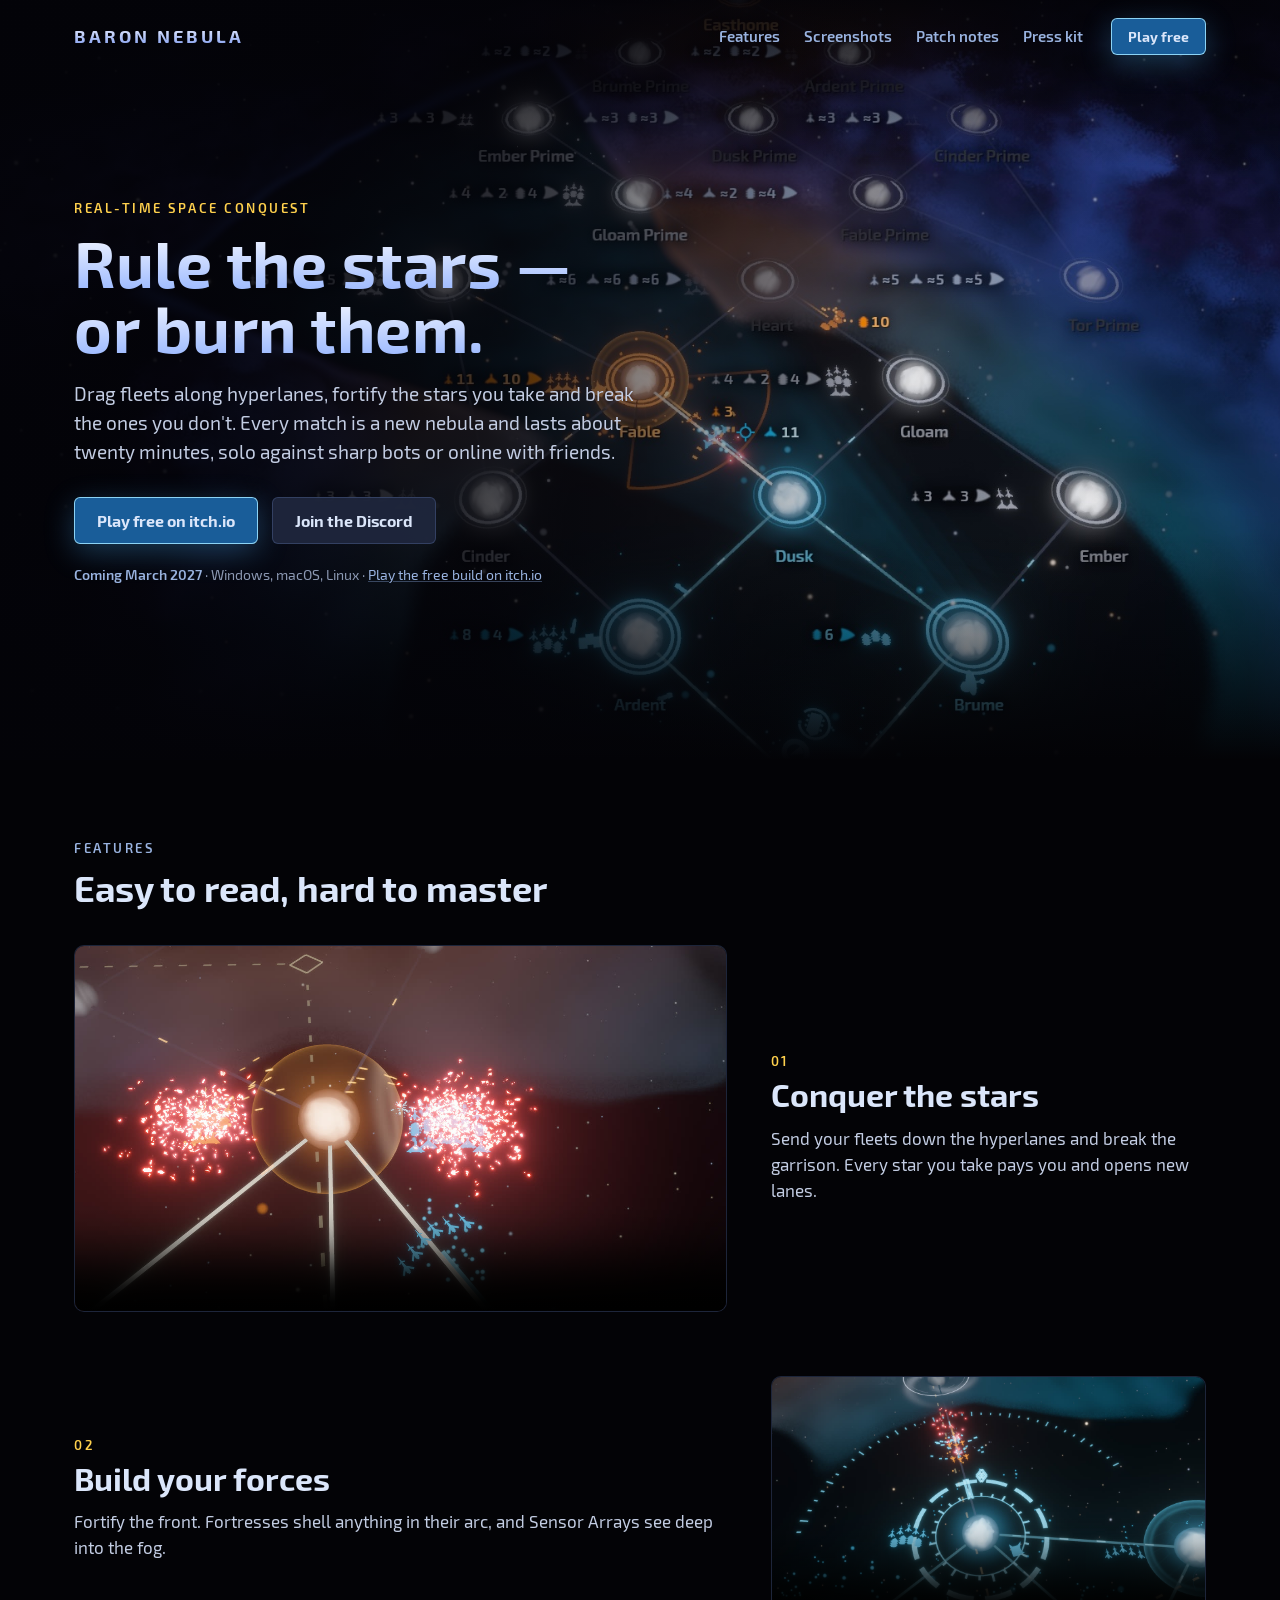
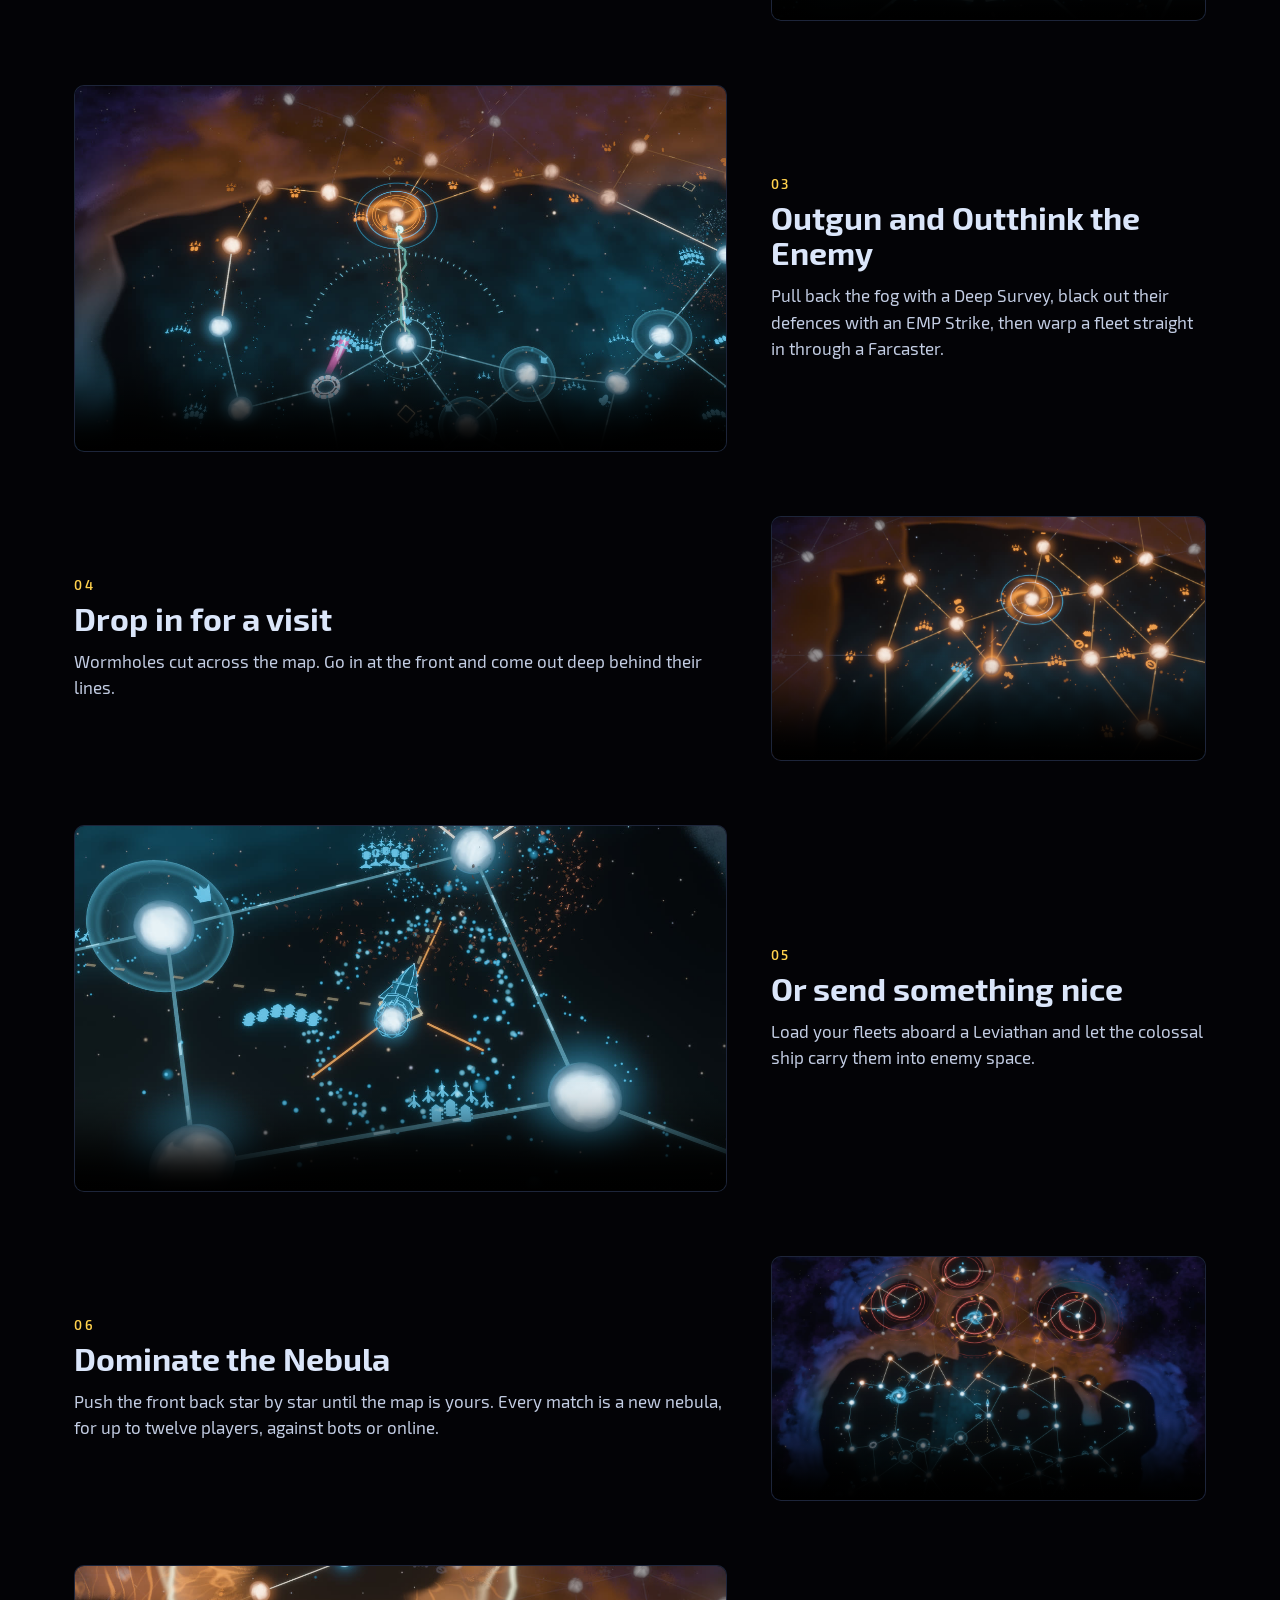
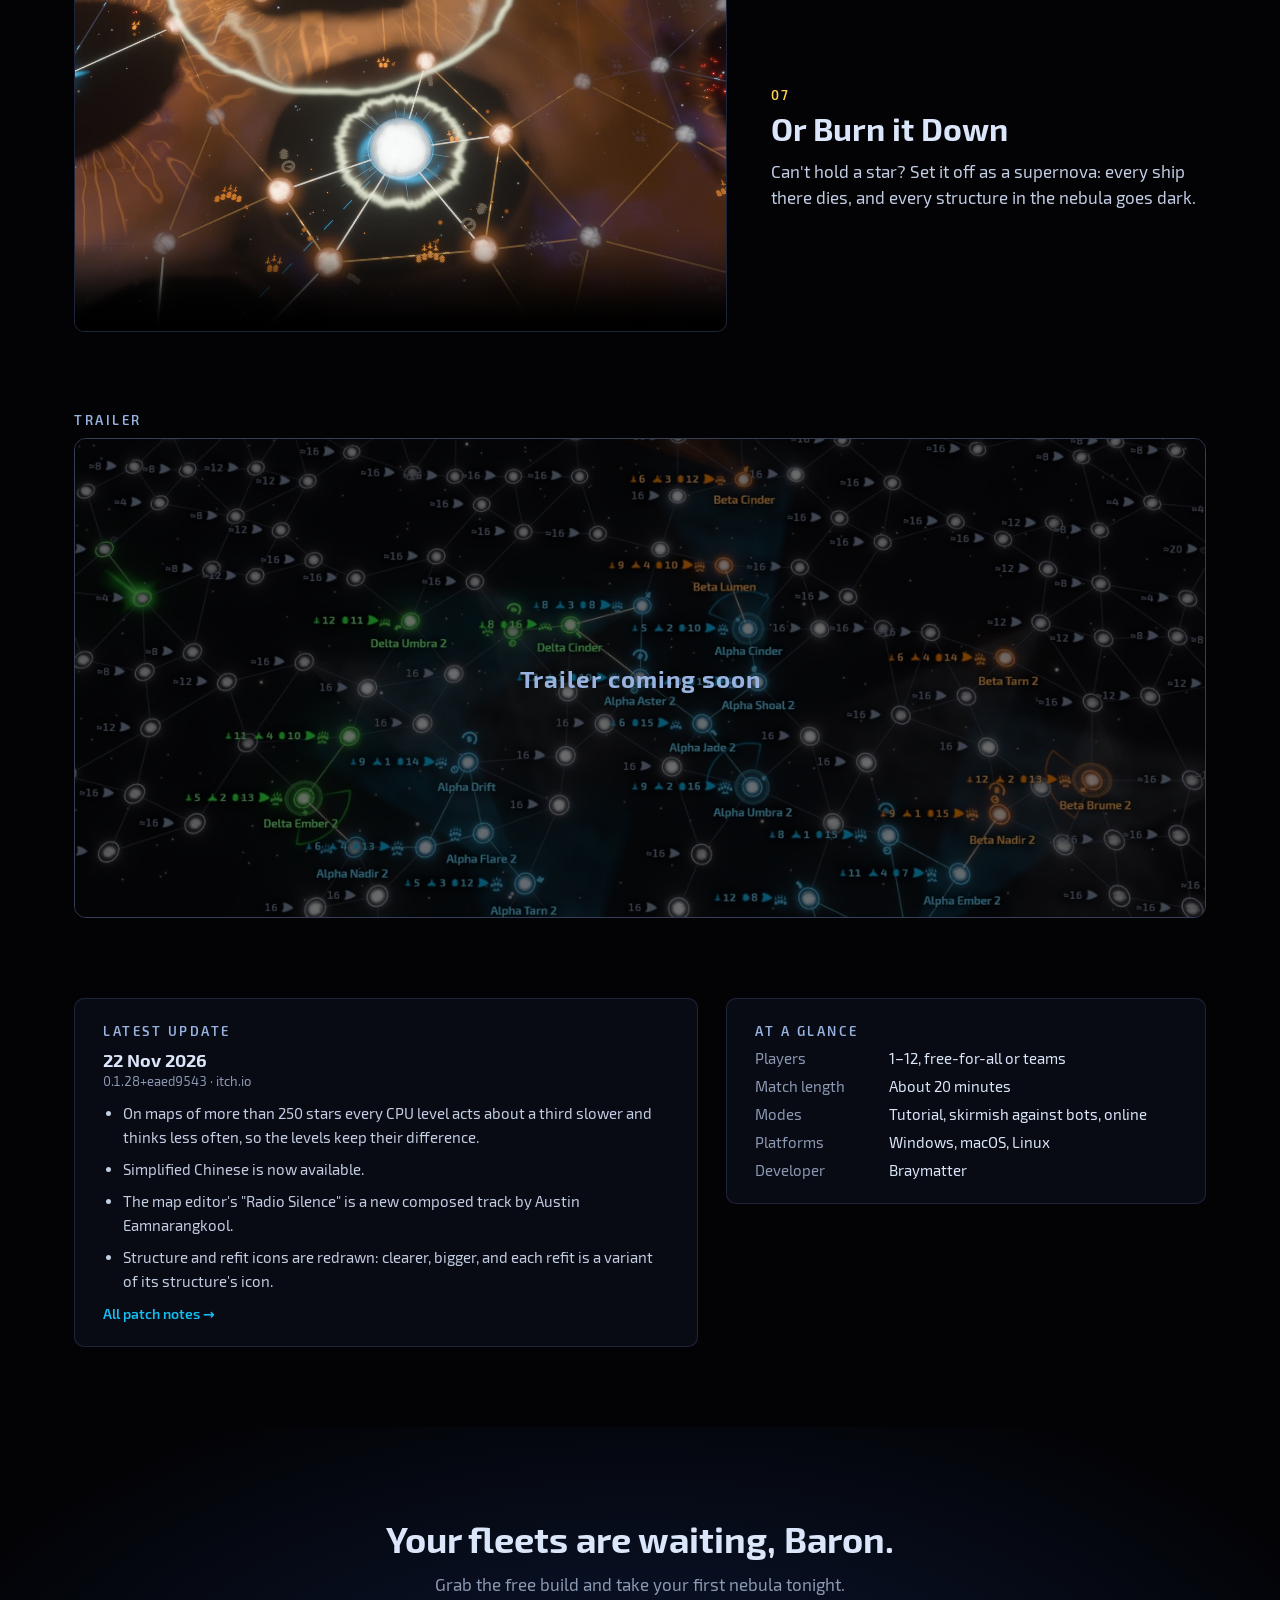
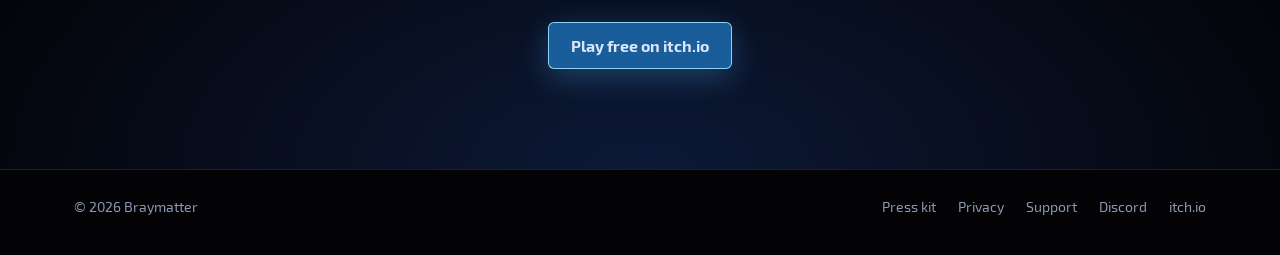
==== index.html @ 9793f211 "Site from 7f8a254f" ====
<!doctype html>
<html lang="en">
<head>
<meta charset="utf-8">
<meta name="viewport" content="width=device-width, initial-scale=1">
<title>Baron Nebula: real-time space conquest</title>
<meta name="description" content="A real-time space strategy game of fleets, hyperlanes and stars, in twenty-minute matches against bots or up to eleven rivals online.">
<meta property="og:type" content="website">
<meta property="og:site_name" content="Baron Nebula">
<meta property="og:title" content="Baron Nebula: real-time space conquest">
<meta property="og:description" content="A real-time space strategy game of fleets, hyperlanes and stars, in twenty-minute matches against bots or up to eleven rivals online.">
<meta property="og:image" content="https://baron-nebula.com/media/marketing_midgame.jpg">
<meta name="twitter:card" content="summary_large_image">
<link rel="icon" type="image/png" href="favicon.png">
<link rel="stylesheet" href="palette.css">
<link rel="stylesheet" href="style.css">
</head>
<body class="page-index">
<nav class="top"><div class="wrap">
    <a class="mark" href="index.html">BARON NEBULA</a>
    <div class="links">
        <a href="index.html#features">Features</a>
        <a href="press.html#screenshots">Screenshots</a>
        <a href="patch-notes.html">Patch notes</a>
        <a href="press.html">Press kit</a>
    </div>
    <a class="btn small primary" href="https://braymatter.itch.io/baron-nebula">Play free</a>
</div></nav>

<header class="hero">
    <img src="media/marketing_midgame.jpg" alt="A match under way: fleets crossing hyperlanes between owned stars">
    <div class="wrap"><div class="copy">
        <div class="kicker">Real-time space conquest</div>
        <h1><span>Rule the stars —<br>or burn them.</span></h1>
        <p class="lede">Drag fleets along hyperlanes, fortify the stars you take and break the ones you don't. Every match is a new nebula and lasts about twenty minutes, solo against sharp bots or online with friends.</p>
        <div class="ctas">
            <a class="btn primary" href="https://braymatter.itch.io/baron-nebula">Play free on itch.io</a>
            <a class="btn" href="https://discord.gg/vuvZMD9mRx">Join the Discord</a>
        </div>
        <div class="meta"><b>Coming March 2027</b> · Windows, macOS, Linux · <a href="https://braymatter.itch.io/baron-nebula">Play the free build on itch.io</a></div>
    </div></div>
</header>

<section id="features"><div class="wrap">
    <h2>Features</h2>
    <div class="h">Easy to read, hard to master</div>
    <div class="beats">
        <div class="beat"><div class="frame"><video class="clip" src="media/clips/take.mp4" poster="media/clips/take.jpg" muted loop playsinline preload="none" controls></video></div>
            <div class="t"><div class="n">01</div><h3>Conquer the stars</h3><p>Send your fleets down the hyperlanes and break the garrison. Every star you take pays you and opens new lanes.</p></div></div>
        <div class="beat"><div class="frame"><video class="clip" src="media/clips/build.mp4" poster="media/clips/build.jpg" muted loop playsinline preload="none" controls></video></div>
            <div class="t"><div class="n">02</div><h3>Build your forces</h3><p>Fortify the front. Fortresses shell anything in their arc, and Sensor Arrays see deep into the fog.</p></div></div>
        <div class="beat"><div class="frame"><video class="clip" src="media/clips/outthink.mp4" poster="media/clips/outthink.jpg" muted loop playsinline preload="none" controls></video></div>
            <div class="t"><div class="n">03</div><h3>Outgun and Outthink the Enemy</h3><p>Pull back the fog with a Deep Survey, black out their defences with an EMP Strike, then warp a fleet straight in through a Farcaster.</p></div></div>
        <div class="beat"><div class="frame"><video class="clip" src="media/clips/visit.mp4" poster="media/clips/visit.jpg" muted loop playsinline preload="none" controls></video></div>
            <div class="t"><div class="n">04</div><h3>Drop in for a visit</h3><p>Wormholes cut across the map. Go in at the front and come out deep behind their lines.</p></div></div>
        <div class="beat"><div class="frame"><video class="clip" src="media/clips/gift.mp4" poster="media/clips/gift.jpg" muted loop playsinline preload="none" controls></video></div>
            <div class="t"><div class="n">05</div><h3>Or send something nice</h3><p>Load your fleets aboard a Leviathan and let the colossal ship carry them into enemy space.</p></div></div>
        <div class="beat"><div class="frame"><video class="clip" src="media/clips/dominate.mp4" poster="media/clips/dominate.jpg" muted loop playsinline preload="none" controls></video></div>
            <div class="t"><div class="n">06</div><h3>Dominate the Nebula</h3><p>Push the front back star by star until the map is yours. Every match is a new nebula, for up to twelve players, against bots or online.</p></div></div>
        <div class="beat"><div class="frame"><video class="clip" src="media/clips/burn.mp4" poster="media/clips/burn.jpg" muted loop playsinline preload="none" controls></video></div>
            <div class="t"><div class="n">07</div><h3>Or Burn it Down</h3><p>Can't hold a star? Set it off as a supernova: every ship there dies, and every structure in the nebula goes dark.</p></div></div>
    </div>
</div></section>
<script src="clips.js" defer></script>

<section class="tight"><div class="wrap">
    <h2>Trailer</h2>
    <div class="trailer"><img src="media/thumb/marketing_big_map.jpg" alt="" loading="lazy"><div class="soon">Trailer coming soon</div></div>
</div></section>

<section class="tight"><div class="wrap split">
    <div class="panel notes">
        <h2>Latest update</h2>
        <article class="release"><h3>22 Nov 2026</h3><div class="build">0.1.28+eaed9543 · itch.io</div><ul><li>On maps of more than 250 stars every CPU level acts about a third slower and thinks less often, so the levels keep their difference.</li><li>Simplified Chinese is now available.</li><li>The map editor's &quot;Radio Silence&quot; is a new composed track by Austin Eamnarangkool.</li><li>Structure and refit icons are redrawn: clearer, bigger, and each refit is a variant of its structure's icon.</li></ul></article>
        <a class="more" href="patch-notes.html">All patch notes →</a>
    </div>
    <div class="panel facts">
        <h2>At a glance</h2>
        <dl>
            <dt>Players</dt><dd>1–12, free-for-all or teams</dd>
            <dt>Match length</dt><dd>About 20 minutes</dd>
            <dt>Modes</dt><dd>Tutorial, skirmish against bots, online</dd>
            <dt>Platforms</dt><dd>Windows, macOS, Linux</dd>
            <dt>Developer</dt><dd>Braymatter</dd>
        </dl>
    </div>
</div></section>

<div class="cta-band"><div class="wrap">
    <div class="h">Your fleets are waiting, Baron.</div>
    <p>Grab the free build and take your first nebula tonight.</p>
    <a class="btn primary" href="https://braymatter.itch.io/baron-nebula">Play free on itch.io</a>
</div></div>


<footer><div class="wrap">
    <div>© 2026 Braymatter</div>
    <div class="right">
        <a href="press.html">Press kit</a>
        <a href="privacy.html">Privacy</a>
        <a href="support.html">Support</a>
        <a href="https://discord.gg/vuvZMD9mRx">Discord</a>
        <a href="https://braymatter.itch.io/baron-nebula">itch.io</a>
    </div>
</div></footer>
</body>
</html>
---- palette.css ----
/* Generated by scripts/site.ts from crates/nebula_client/src/palette.rs: don't edit. */
:root {
    --space: rgb(3, 3, 6);
    --neutral: rgb(140, 145, 158);
    --panel: rgba(10, 13, 23, 0.88);
    --panel-solid: rgba(10, 13, 23, 0.97);
    --panel-opaque: rgb(10, 13, 23);
    --tooltip: rgb(13, 15, 28);
    --tooltip-edge: rgba(158, 204, 255, 0.45);
    --panel-edge: rgba(140, 173, 255, 0.16);
    --panel-edge-top: rgba(158, 194, 255, 0.32);
    --panel-shadow: rgba(0, 0, 0, 0.45);
    --rule: rgba(140, 173, 255, 0.14);
    --header: rgb(153, 179, 224);
    --dimmer: rgba(0, 0, 5, 0.6);
    --button: rgba(31, 38, 61, 0.95);
    --button-hover: rgba(48, 61, 94, 0.97);
    --button-edge: rgba(140, 173, 255, 0.2);
    --button-edge-hover: rgba(158, 204, 255, 0.7);
    --button-active: rgba(43, 77, 117, 0.95);
    --button-active-hover: rgba(56, 97, 143, 0.97);
    --button-active-edge: rgba(128, 204, 255, 0.6);
    --button-lit: rgba(26, 102, 168, 1);
    --button-lit-hover: rgba(33, 115, 184, 1);
    --button-lit-edge: rgb(199, 237, 255);
    --button-primary: rgba(26, 97, 158, 0.97);
    --button-primary-hover: rgba(31, 105, 168, 1);
    --button-primary-edge: rgba(153, 224, 255, 0.9);
    --button-primary-edge-hover: rgb(209, 242, 255);
    --button-primary-glow: rgba(77, 179, 255, 0.3);
    --button-pressed: rgba(26, 51, 82, 1);
    --button-disabled: rgba(23, 26, 36, 0.9);
    --button-disabled-hover: rgba(31, 33, 46, 0.92);
    --button-disabled-edge: rgba(140, 173, 255, 0.08);
    --button-fill: rgba(77, 140, 209, 0.22);
    --progress-fill: rgba(77, 140, 209, 0.42);
    --progress-edge: rgba(77, 140, 209, 0.35);
    --hover-tint: rgba(48, 61, 94, 0.5);
    --meter-track: rgba(31, 38, 61, 0.95);
    --meter-fill: rgb(77, 140, 209);
    --text: rgb(219, 230, 250);
    --text-dim: rgb(140, 153, 179);
    --text-off: rgba(140, 153, 179, 0.38);
    --highlight: rgb(255, 209, 77);
    --contested: rgb(255, 237, 209);
    --inset: rgba(0, 0, 8, 0.55);
    --preview-lane: rgba(115, 140, 199, 0.6);
    --preview-wormhole: rgba(89, 217, 242, 0.85);
    --preview-wormhole-halo: rgba(89, 217, 242, 0.3);
    --preview-leviathan: rgba(235, 219, 179, 0.95);
    --preview-leviathan-route: rgba(235, 219, 179, 0.8);
    --preview-berth-lane: rgba(235, 219, 179, 0.3);
    --preview-farcaster: rgba(255, 107, 217, 0.9);
    --emp: rgb(140, 255, 242);
    --search-plate: rgb(158, 224, 255);
    --search-glow: rgba(77, 179, 255, 0.6);
    --search-core: rgb(217, 245, 255);
    --search-orbit: rgba(140, 173, 255, 0.16);
    --alien-glyph: rgb(115, 242, 204);
    --release-heading: rgb(128, 199, 255);
    --ping-request: rgb(89, 209, 255);
    --core-fogged: rgb(77, 77, 89);
    --glyph-building: rgb(89, 97, 115);
    --glyph-fogged: rgb(64, 64, 77);
    --drag-arrow: rgb(255, 255, 255);
    --route-preview: rgb(153, 255, 255);
    --route-awaited: rgb(77, 255, 153);
    --hover-ring: rgb(179, 191, 242);
    --selected-ring: rgb(255, 255, 255);
    --aim-strike: rgb(255, 230, 77);
    --aim-beam: rgb(255, 102, 102);
    --aim-line: rgb(153, 255, 255);
    --aim-wormhole: rgb(255, 204, 255);
    --aim-brake: rgb(255, 255, 77);
    --aim-sensor: rgb(128, 255, 255);
    --aim-out-of-range: rgb(204, 102, 102);
    --aim-target: rgb(255, 255, 255);
    --beam-charging: rgb(255, 77, 77);
    --player-1: rgb(23, 189, 242);
    --player-2: rgb(255, 140, 5);
    --player-3: rgb(217, 48, 255);
    --player-4: rgb(64, 255, 79);
    --player-5: rgb(255, 224, 41);
    --player-6: rgb(255, 48, 92);
    --player-7: rgb(99, 255, 237);
    --player-8: rgb(207, 135, 196);
    --player-9: rgb(148, 122, 33);
    --player-10: rgb(79, 117, 224);
    --player-11: rgb(10, 189, 102);
    --player-12: rgb(255, 201, 255);
}
---- style.css ----
/* The site's look. Colours are the game's: palette.css is generated from
   crates/nebula_client/src/palette.rs by scripts/site.ts, so only site-only values live here. */

@font-face { font-family: Exo; src: url(fonts/Exo2-Regular.ttf); font-weight: 400; font-display: swap; }
@font-face { font-family: Exo; src: url(fonts/Exo2-SemiBold.ttf); font-weight: 600; font-display: swap; }
@font-face { font-family: Exo; src: url(fonts/Exo2-Bold.ttf); font-weight: 700; font-display: swap; }

:root {
    --lede: #c3cde3;
    --radius: 10px;
    --you: var(--player-1);
    --rival: var(--player-2);
}

* { box-sizing: border-box; }
html, body { margin: 0; background: var(--space); color: var(--text); font-family: Exo, system-ui, sans-serif; }
body { min-height: 100vh; display: flex; flex-direction: column; }
body > footer { margin-top: auto; }
a { color: inherit; text-decoration: none; }
p a, dd a, .prose a { color: var(--you); }
p a:hover, dd a:hover, .prose a:hover { text-decoration: underline; }
img { max-width: 100%; }
.wrap { max-width: 1180px; margin: 0 auto; padding: 0 24px; }
.wrap.narrow { max-width: 780px; }

/* Navigation */
nav.top { position: absolute; top: 0; left: 0; right: 0; z-index: 3; }
nav.top .wrap { display: flex; align-items: center; gap: 28px; height: 72px; }
.mark { font-weight: 700; letter-spacing: 3px; font-size: 18px;
        background: linear-gradient(#f2f5ff, #7f9cf0); -webkit-background-clip: text; background-clip: text; color: transparent; }
nav.top .links { display: flex; gap: 24px; margin-left: auto; font-size: 15px; color: var(--header); font-weight: 600; }
nav.top .links a:hover { color: var(--text); }

/* Buttons, after the game's (ui.rs) */
.btn { display: inline-flex; align-items: center; gap: 10px; padding: 13px 22px; border-radius: 6px;
       font-weight: 700; font-size: 16px; border: 1px solid var(--button-edge); background: var(--button); color: var(--text); }
.btn:hover { background: var(--button-hover); border-color: var(--button-edge-hover); }
.btn.primary { background: var(--button-primary); border-color: var(--button-primary-edge);
               box-shadow: 0 8px 30px var(--button-primary-glow); }
.btn.primary:hover { background: var(--button-primary-hover); border-color: var(--button-primary-edge-hover); }
.btn.small { padding: 9px 16px; font-size: 14px; }
.steam { width: 18px; height: 18px; border-radius: 50%; background: #fff; display: inline-block; position: relative; flex: none; }
.steam::after { content: ""; position: absolute; inset: 5px; border-radius: 50%; background: var(--button-primary); }

/* Landing hero */
.hero { position: relative; height: 760px; overflow: hidden; }
.hero > img { position: absolute; inset: 0; width: 100%; height: 100%; object-fit: cover; object-position: 50% 62%; transform: scale(1.18); }
.hero::after { content: ""; position: absolute; inset: 0;
    background: linear-gradient(90deg, rgba(3,3,8,.94) 0%, rgba(3,3,8,.72) 38%, rgba(3,3,8,.05) 70%),
                linear-gradient(0deg, var(--space) 0%, rgba(3,3,8,0) 30%),
                linear-gradient(180deg, rgba(3,3,8,.9) 0%, rgba(3,3,8,0) 22%); }
.hero .copy { position: relative; z-index: 2; padding-top: 200px; max-width: 580px; }
.kicker, h2 { font-size: 13px; letter-spacing: 2.5px; text-transform: uppercase; font-weight: 600; margin: 0 0 10px; }
.kicker { color: var(--highlight); }
h2 { color: var(--header); }
h1 { font-size: 64px; line-height: 1.02; margin: 14px 0 18px; font-weight: 700; letter-spacing: .5px; }
h1 span, .page-head h1 { background: linear-gradient(#ffffff, #8fb0ff); -webkit-background-clip: text; background-clip: text; color: transparent; }
.lede { font-size: 19px; line-height: 1.55; color: var(--lede); margin: 0 0 30px; }
.ctas { display: flex; gap: 14px; flex-wrap: wrap; }
.meta { margin-top: 22px; font-size: 14px; color: var(--text-dim); }
.meta b { color: var(--header); font-weight: 600; }
.meta a { color: var(--header); text-decoration: underline; text-decoration-color: var(--panel-edge-top); }

/* Inner page heading */
.page-head { padding: 150px 0 30px; background: radial-gradient(70% 140% at 20% 0%, rgba(40, 80, 190, .28), transparent 70%); }
.page-head h1 { font-size: 52px; margin: 6px 0 14px; }
.page-head .lede { max-width: 720px; }
.page-head.lost { padding-bottom: 120px; }

section { padding: 80px 0; }
section.tight { padding: 0 0 80px; }
.h { font-size: 36px; font-weight: 700; margin: 0 0 36px; }

/* Panels */
.panel { background: var(--panel); border: 1px solid var(--panel-edge); border-radius: var(--radius); padding: 24px 28px; }

/* The landing page's beats: a clip and its line side by side, sides alternating */
.beats { display: grid; gap: 64px; }
.beat { display: grid; grid-template-columns: 3fr 2fr; gap: 44px; align-items: center; }
.beat > * { min-width: 0; }
.beat:nth-child(even) .frame { order: 2; }
.beat .frame { aspect-ratio: 16 / 9; border-radius: var(--radius); overflow: hidden;
               border: 1px solid var(--panel-edge); background: var(--panel); }
.clip { display: block; width: 100%; height: 100%; object-fit: cover; }
.beat .n { color: var(--highlight); font-size: 13px; font-weight: 600; letter-spacing: 2.5px; margin-bottom: 8px; }
.beat h3 { margin: 0 0 12px; font-size: 32px; line-height: 1.1; }
.beat p { margin: 0; color: var(--lede); line-height: 1.55; font-size: 17px; }

.trailer { position: relative; border-radius: 12px; overflow: hidden; border: 1px solid var(--panel-edge-top); height: 480px; }
.trailer img { width: 100%; height: 100%; object-fit: cover; filter: brightness(.45) saturate(1.1); }
.trailer .soon { position: absolute; inset: 0; display: grid; place-items: center; font-size: 24px; font-weight: 700; color: var(--header); letter-spacing: 1px; }

.split { display: grid; grid-template-columns: 1.3fr 1fr; gap: 28px; align-items: start; }
.facts dl { display: grid; grid-template-columns: 120px 1fr; gap: 10px 14px; margin: 0; font-size: 15px; }
.facts dt { color: var(--text-dim); }
.facts dd { margin: 0; }
.notes a.more { display: inline-block; margin-top: 4px; color: var(--you); font-weight: 600; font-size: 14px; }

/* Patch notes (also the landing page's latest update) */
.release { margin-bottom: 34px; }
.release h3 { margin: 0 0 2px; font-size: 22px; }
.release .build { color: var(--text-dim); font-size: 13px; margin-bottom: 12px; font-variant-numeric: tabular-nums; }
.release ul { margin: 0; padding-left: 20px; color: var(--lede); line-height: 1.6; font-size: 15.5px; }
.release li { margin-bottom: 8px; }
.notes .release { margin-bottom: 8px; }
.notes .release h3 { font-size: 18px; }
.notes .release ul { font-size: 15px; }
code { font-size: .92em; background: var(--button); border: 1px solid var(--panel-edge); border-radius: 4px; padding: 0 4px; }

/* Long-form pages */
.prose { line-height: 1.65; font-size: 16.5px; color: var(--lede); }
.prose h3 { color: var(--text); font-size: 21px; margin: 34px 0 8px; }
.prose h3:first-child { margin-top: 0; }
.prose b { color: var(--text); font-weight: 600; }
.prose ul { padding-left: 20px; }
.prose li { margin-bottom: 6px; }
.faq dt { color: var(--text); font-weight: 600; margin-top: 16px; }
.faq dd { margin: 4px 0 0; }
.updated { color: var(--text-dim); font-size: 14px; margin-top: 40px; }
.todo { color: var(--highlight); border-bottom: 1px dashed var(--highlight); }

/* Press kit */
.press { display: grid; grid-template-columns: 380px 1fr; gap: 40px; align-items: start; }
.press .prose h3:first-child { margin-top: 0; }
.gallery { display: grid; grid-template-columns: repeat(auto-fill, minmax(320px, 1fr)); gap: 16px; }
.gallery a { display: block; border-radius: 8px; overflow: hidden; border: 1px solid var(--panel-edge); }
.gallery a:hover { border-color: var(--panel-edge-top); }
.gallery img { display: block; width: 100%; aspect-ratio: 16 / 9; object-fit: cover; }
.downloads { display: flex; gap: 14px; flex-wrap: wrap; margin-top: 26px; }

.cta-band { text-align: center; padding: 90px 0 100px; background: radial-gradient(60% 120% at 50% 100%, rgba(40, 90, 200, .25), transparent); }
.cta-band .h { margin-bottom: 14px; }
.cta-band p { color: var(--text-dim); margin: 0 0 28px; font-size: 17px; }

footer { border-top: 1px solid var(--panel-edge); padding: 28px 0 40px; color: var(--text-dim); font-size: 14px; }
footer .wrap { display: flex; gap: 24px; flex-wrap: wrap; }
footer .right { margin-left: auto; display: flex; gap: 22px; flex-wrap: wrap; }
footer a:hover { color: var(--text); }

@media (max-width: 860px) {
    nav.top .links { display: none; }
    nav.top .wrap { justify-content: space-between; }
    h1 { font-size: 42px; }
    .page-head h1 { font-size: 38px; }
    .hero { height: auto; min-height: 640px; padding-bottom: 60px; }
    .hero .copy { padding-top: 130px; }
    .beat, .split, .press { grid-template-columns: 1fr; }
    .beats { gap: 44px; }
    .beat { gap: 18px; }
    .beat:nth-child(even) .frame { order: 0; }
    .beat h3 { font-size: 26px; }
    .trailer { height: 260px; }
    .gallery { grid-template-columns: 1fr; }
}
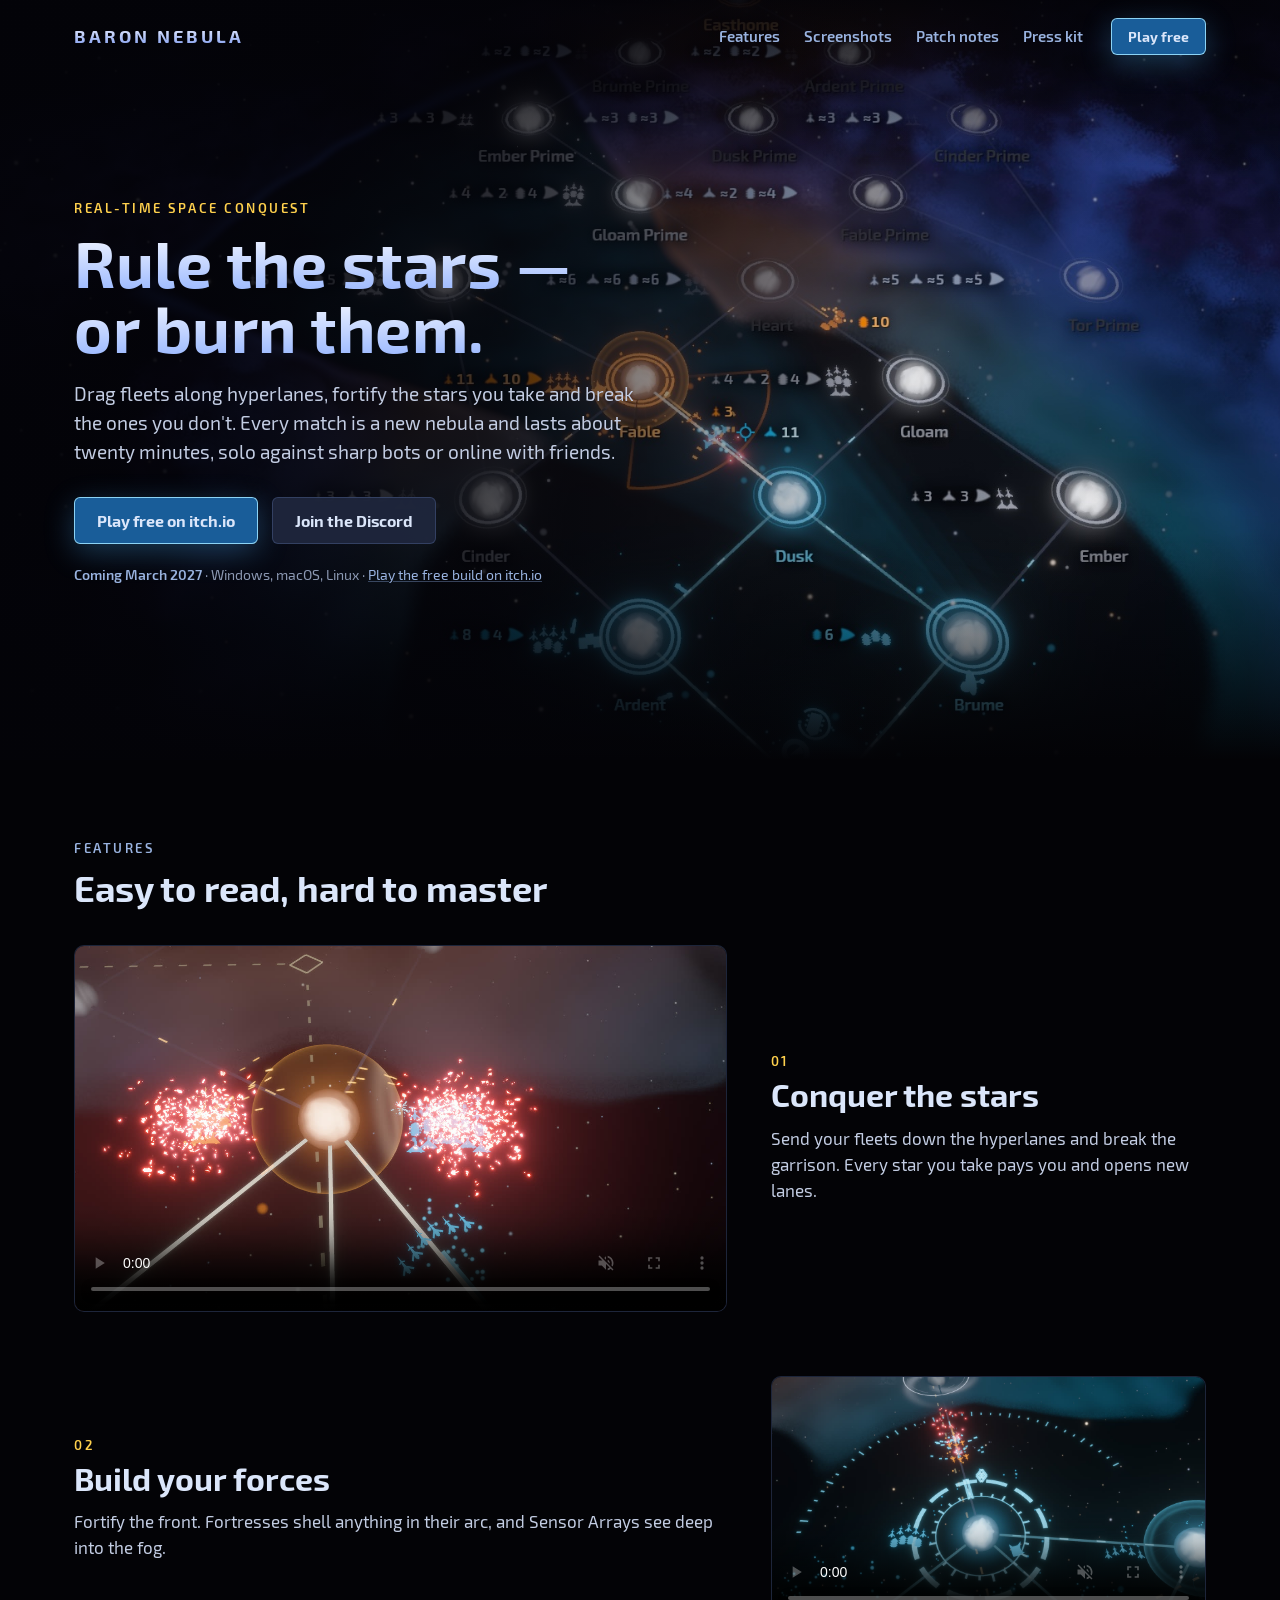
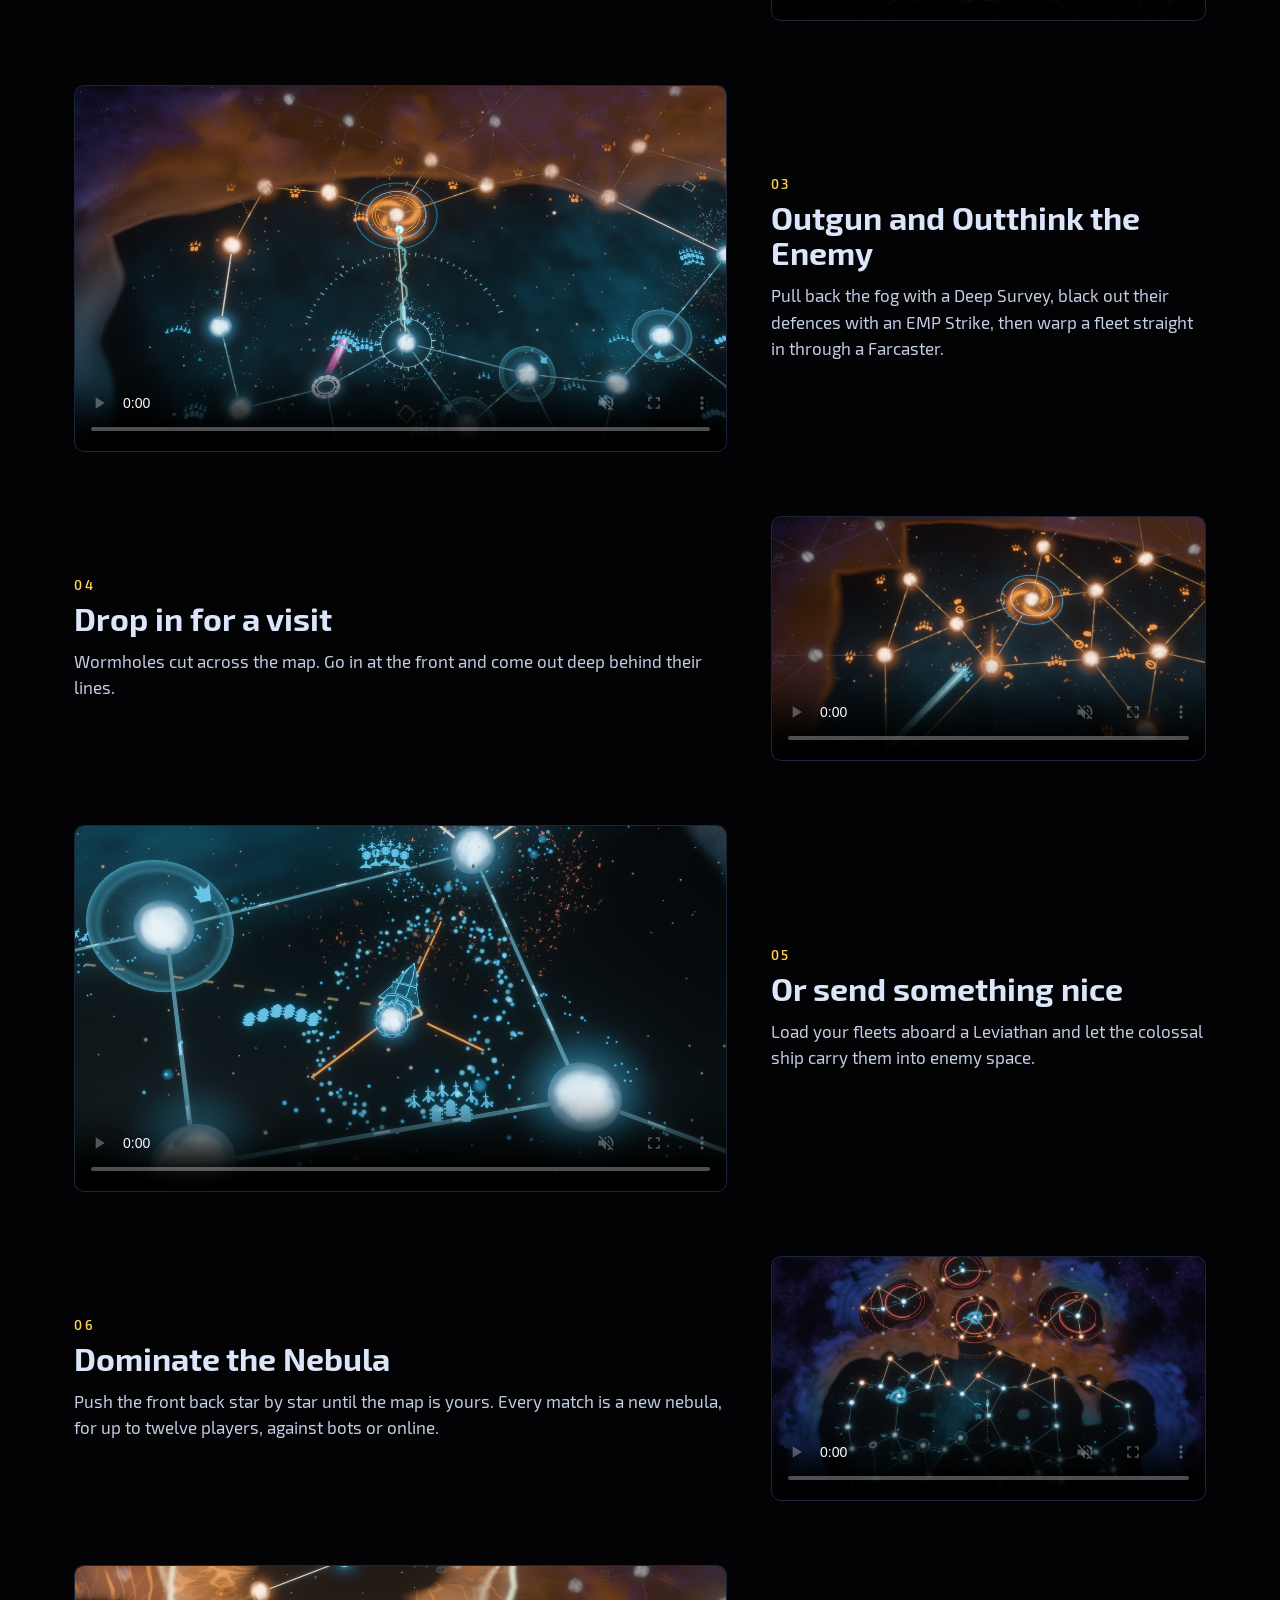
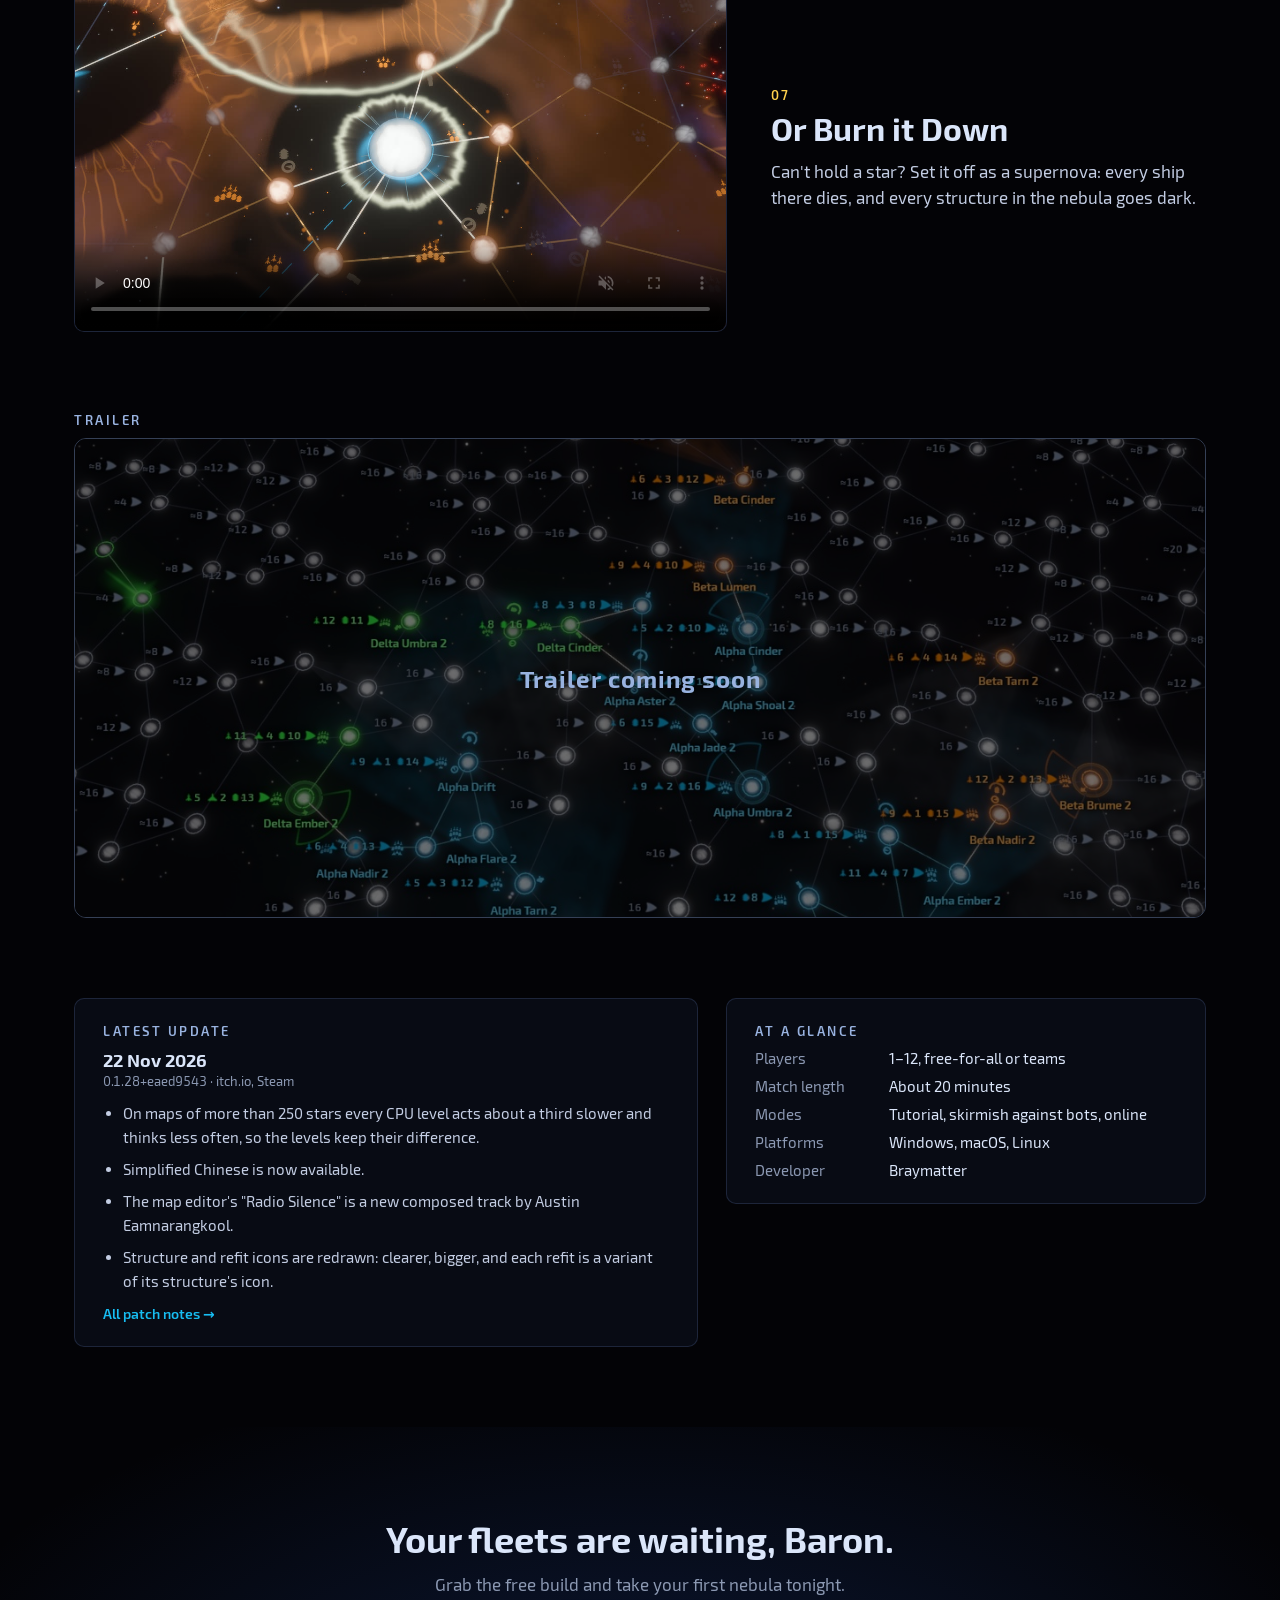
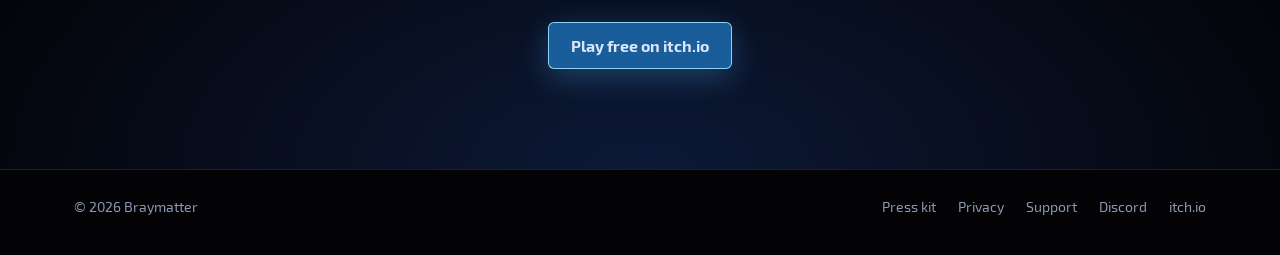
==== commit d40d687b: "Site from 44cc71ed" ====
--- a/index.html
+++ b/index.html
@@ -71,7 +71,7 @@
 <section class="tight"><div class="wrap split">
     <div class="panel notes">
         <h2>Latest update</h2>
-        <article class="release"><h3>22 Nov 2026</h3><div class="build">0.1.28+eaed9543 · itch.io</div><ul><li>On maps of more than 250 stars every CPU level acts about a third slower and thinks less often, so the levels keep their difference.</li><li>Simplified Chinese is now available.</li><li>The map editor's &quot;Radio Silence&quot; is a new composed track by Austin Eamnarangkool.</li><li>Structure and refit icons are redrawn: clearer, bigger, and each refit is a variant of its structure's icon.</li></ul></article>
+        <article class="release"><h3>22 Nov 2026</h3><div class="build">0.1.28+eaed9543 · itch.io, Steam</div><ul><li>On maps of more than 250 stars every CPU level acts about a third slower and thinks less often, so the levels keep their difference.</li><li>Simplified Chinese is now available.</li><li>The map editor's &quot;Radio Silence&quot; is a new composed track by Austin Eamnarangkool.</li><li>Structure and refit icons are redrawn: clearer, bigger, and each refit is a variant of its structure's icon.</li></ul></article>
         <a class="more" href="patch-notes.html">All patch notes →</a>
     </div>
     <div class="panel facts">
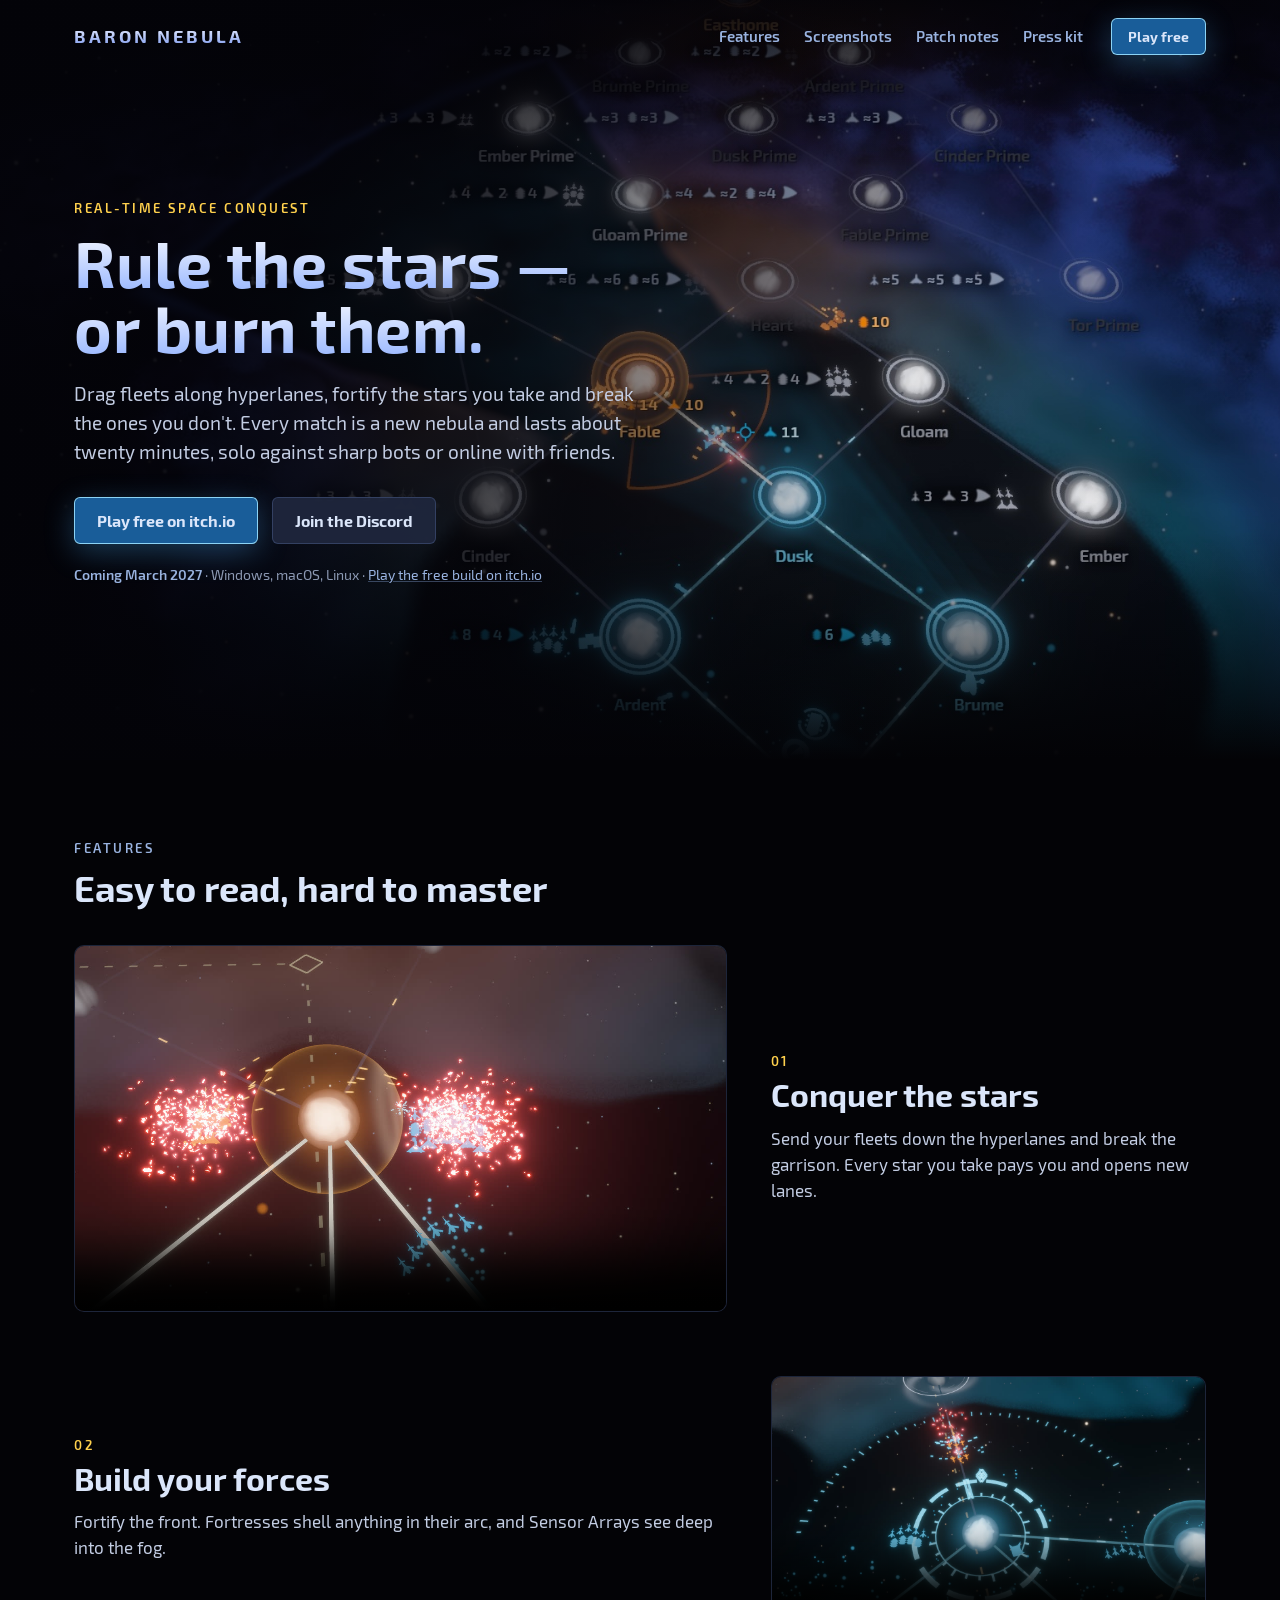
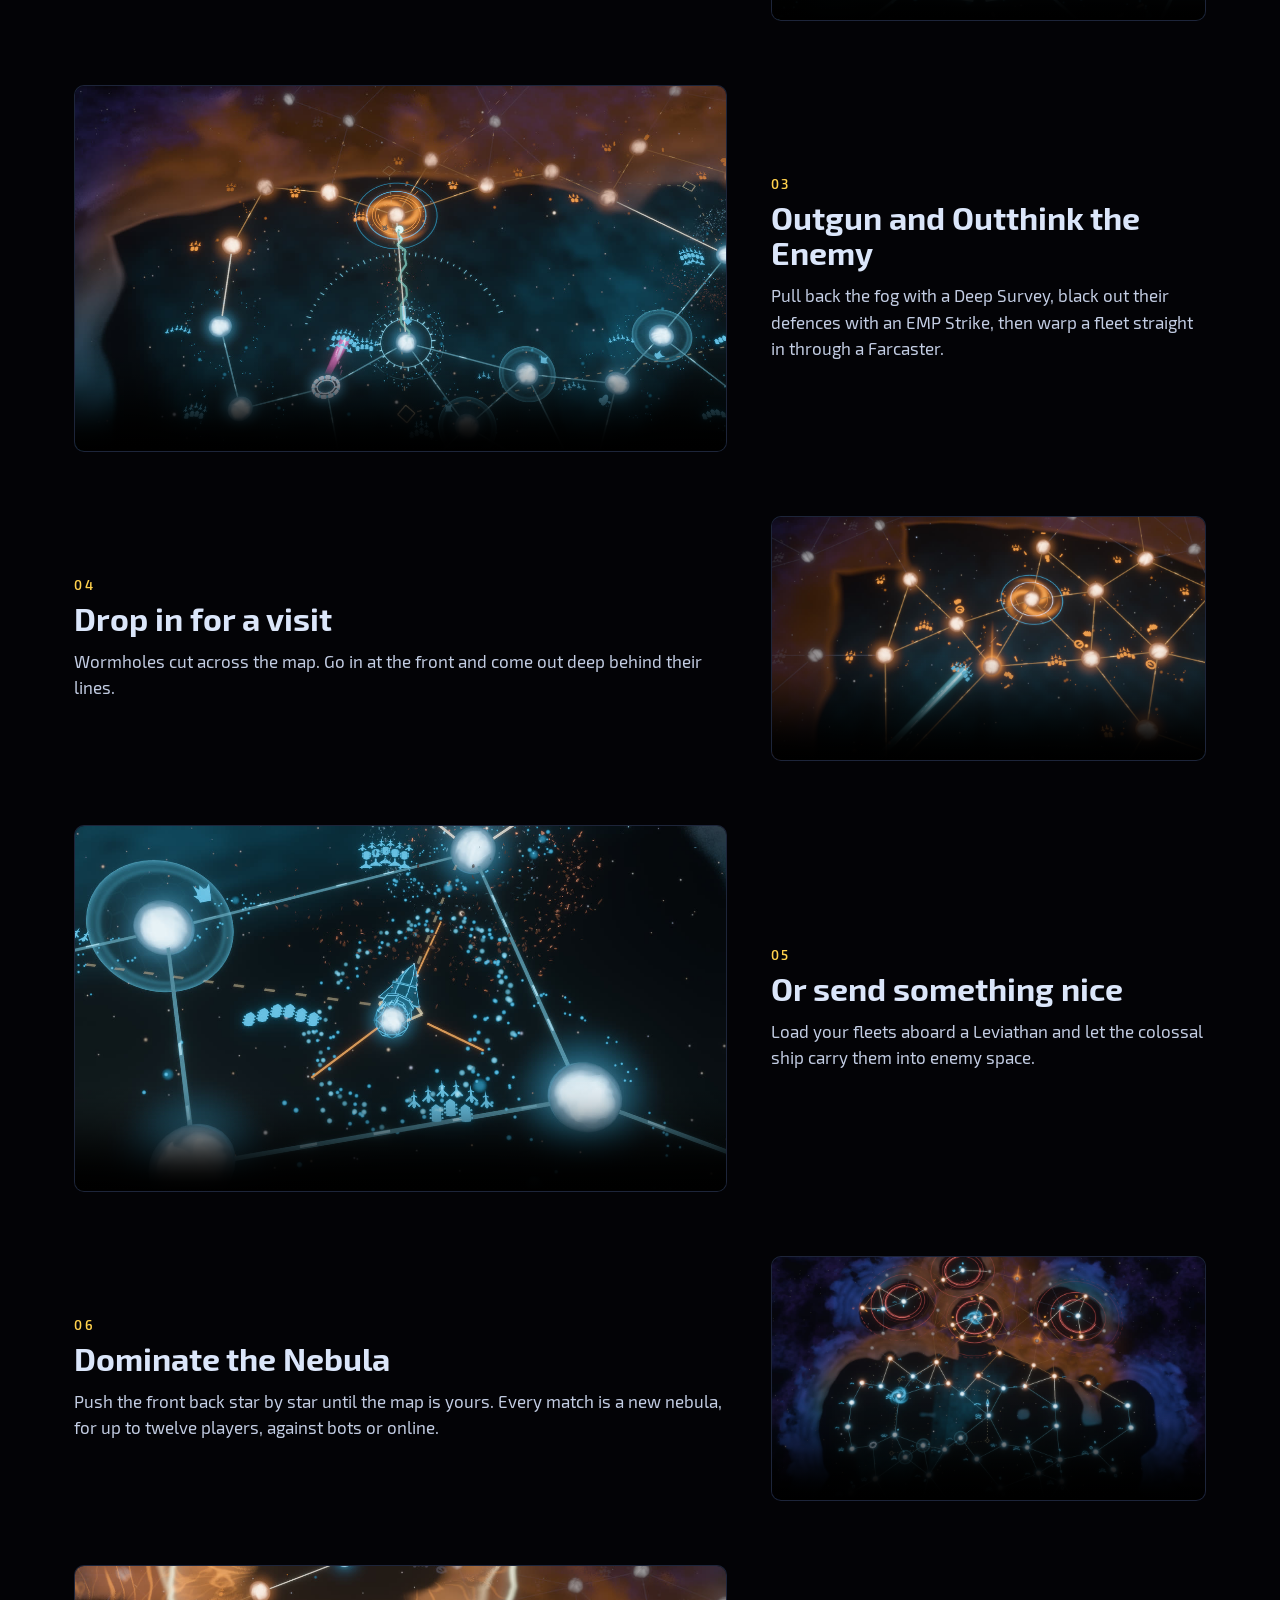
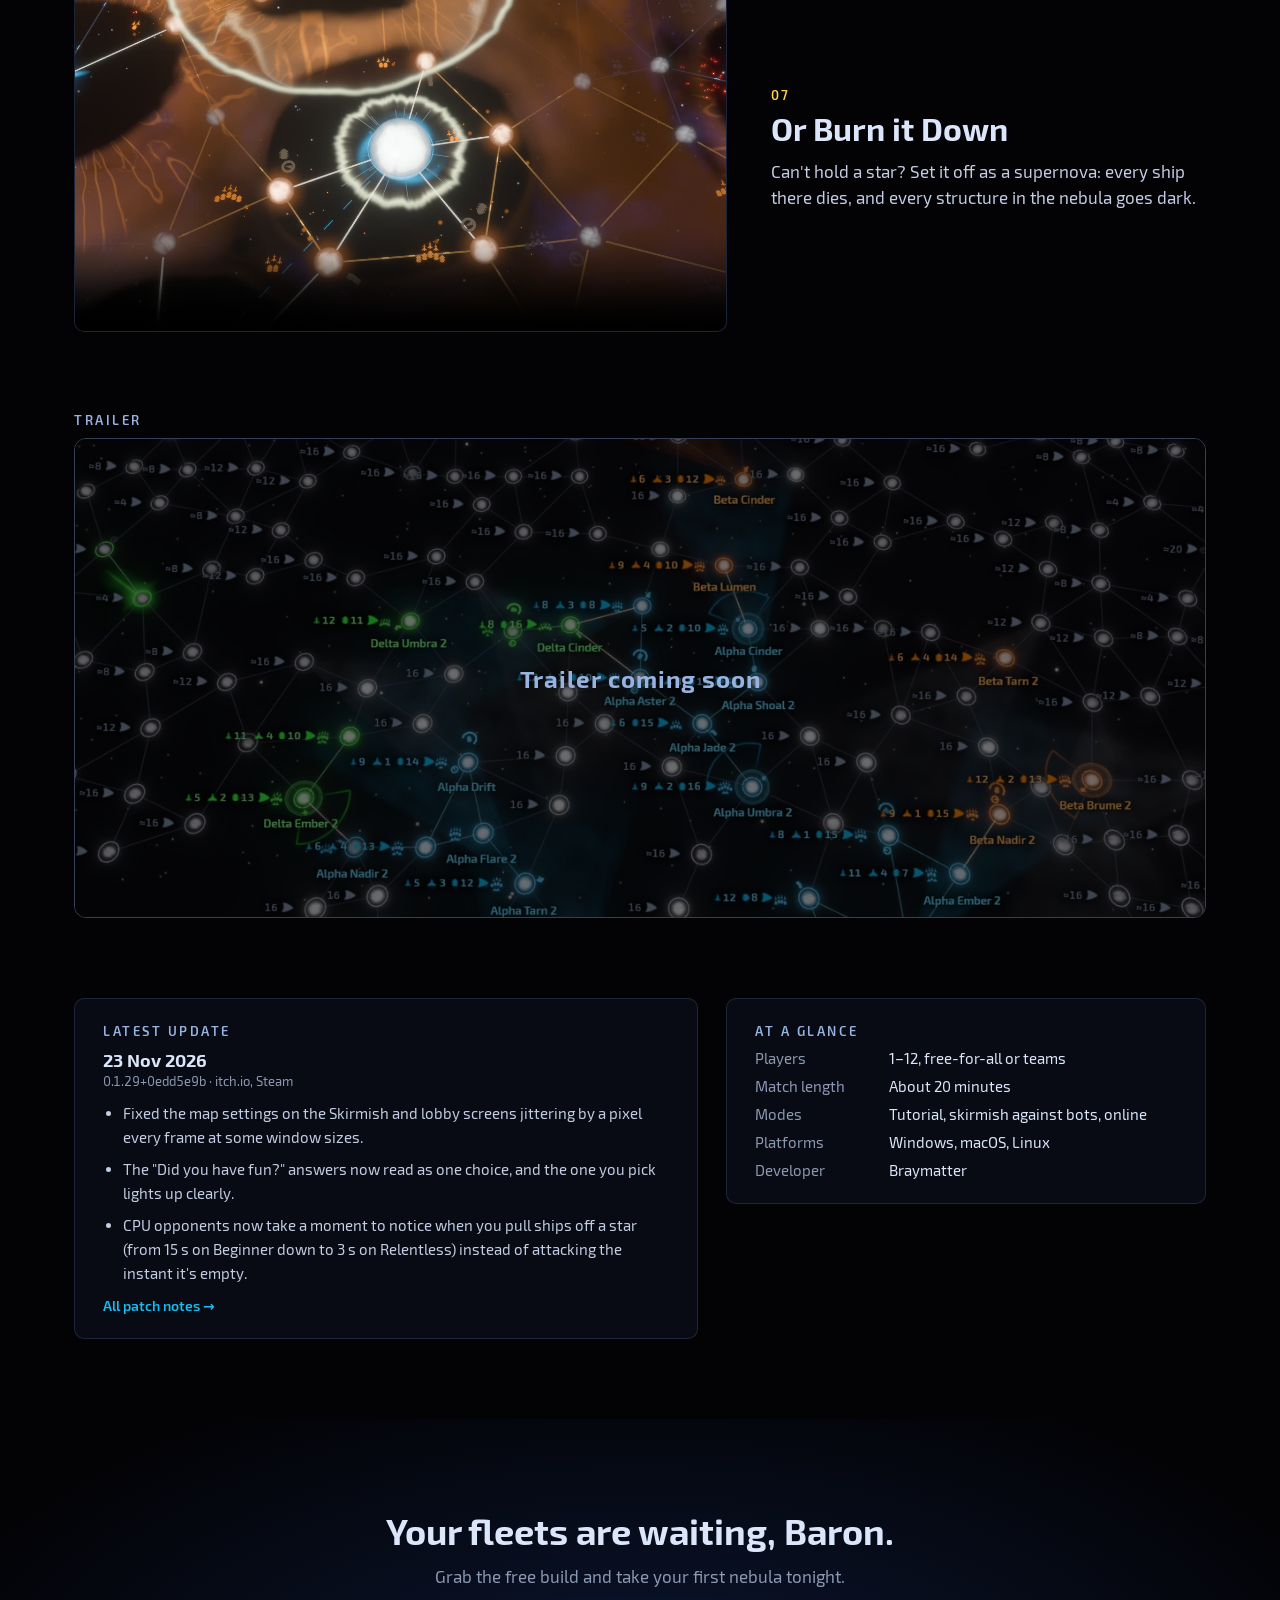
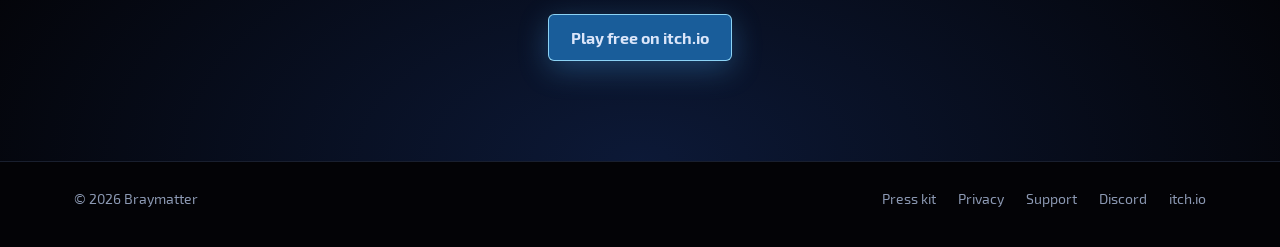
==== commit 78664071: "Site from 970ccb7b" ====
--- a/index.html
+++ b/index.html
@@ -71,7 +71,7 @@
 <section class="tight"><div class="wrap split">
     <div class="panel notes">
         <h2>Latest update</h2>
-        <article class="release"><h3>22 Nov 2026</h3><div class="build">0.1.28+eaed9543 · itch.io, Steam</div><ul><li>On maps of more than 250 stars every CPU level acts about a third slower and thinks less often, so the levels keep their difference.</li><li>Simplified Chinese is now available.</li><li>The map editor's &quot;Radio Silence&quot; is a new composed track by Austin Eamnarangkool.</li><li>Structure and refit icons are redrawn: clearer, bigger, and each refit is a variant of its structure's icon.</li></ul></article>
+        <article class="release"><h3>23 Nov 2026</h3><div class="build">0.1.29+0edd5e9b · itch.io, Steam</div><ul><li>Fixed the map settings on the Skirmish and lobby screens jittering by a pixel every frame at some window sizes.</li><li>The &quot;Did you have fun?&quot; answers now read as one choice, and the one you pick lights up clearly.</li><li>CPU opponents now take a moment to notice when you pull ships off a star (from 15 s on Beginner down to 3 s on Relentless) instead of attacking the instant it's empty.</li></ul></article>
         <a class="more" href="patch-notes.html">All patch notes →</a>
     </div>
     <div class="panel facts">
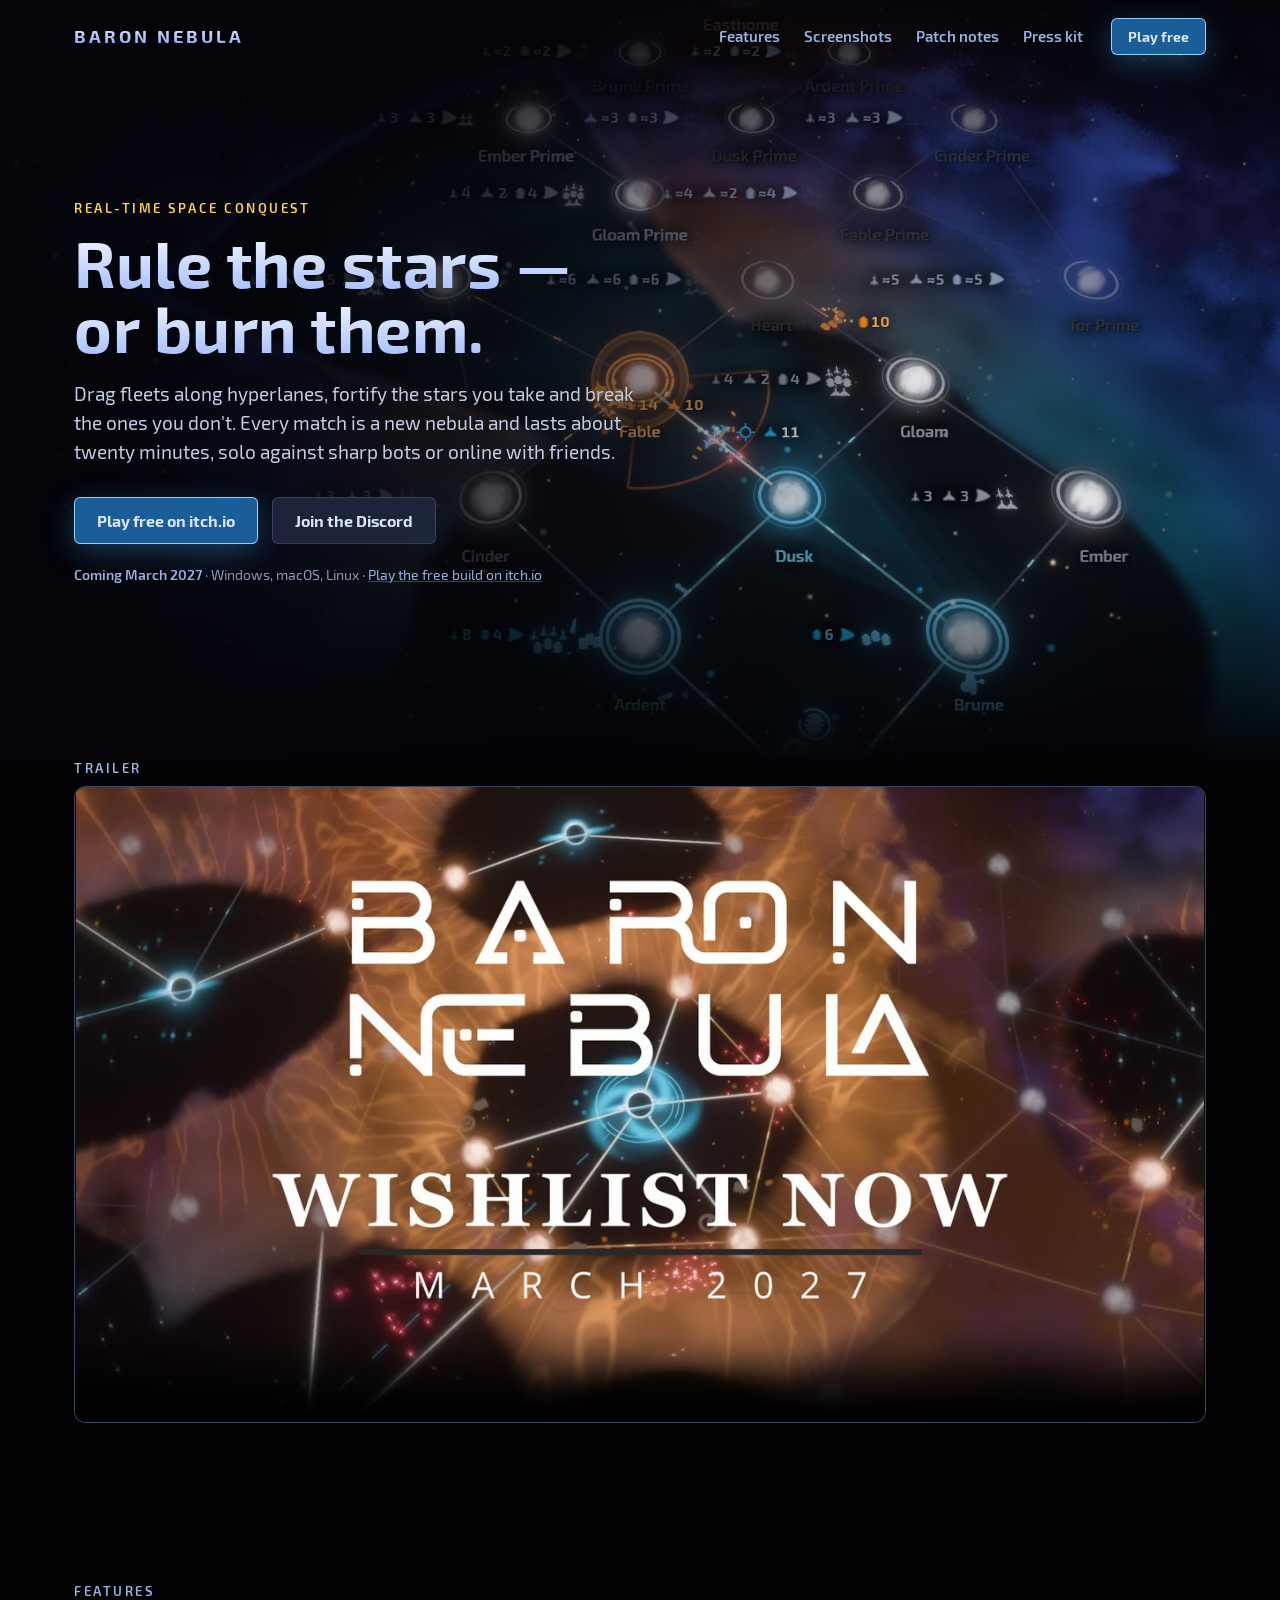
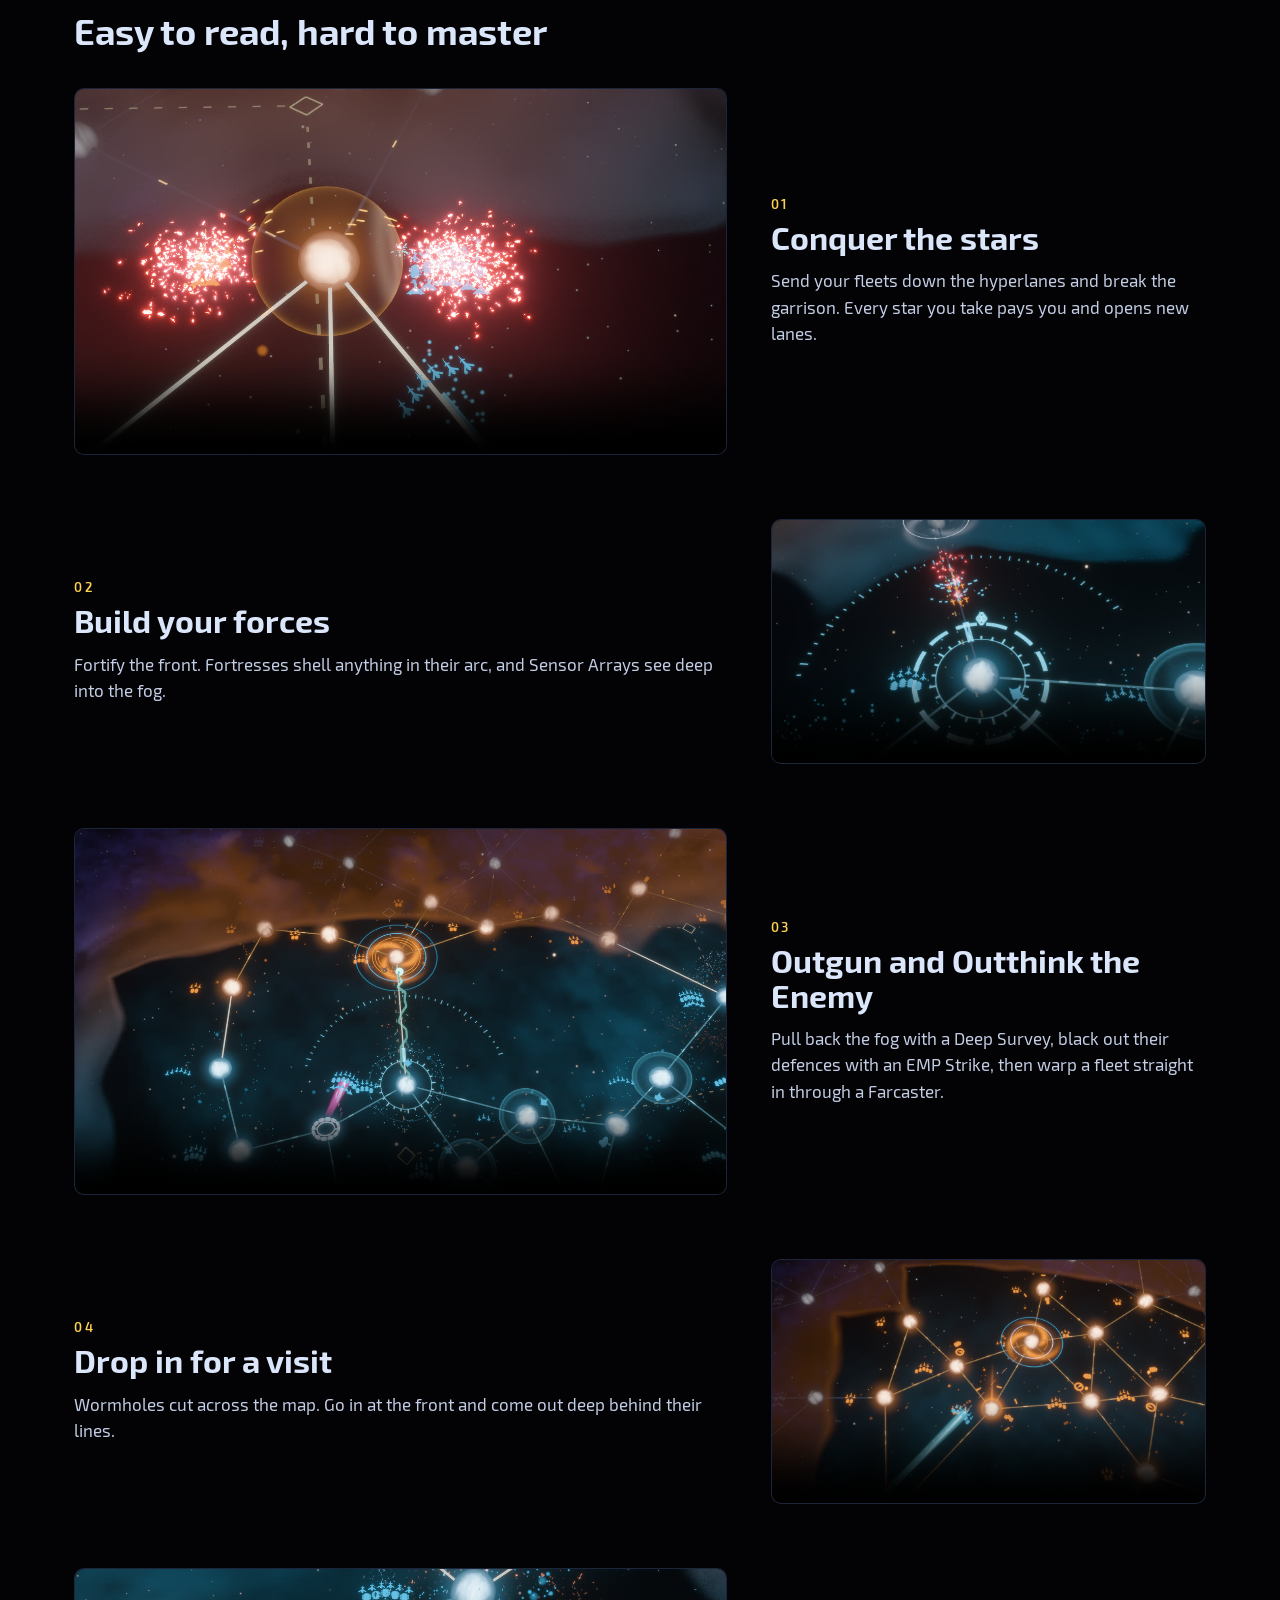
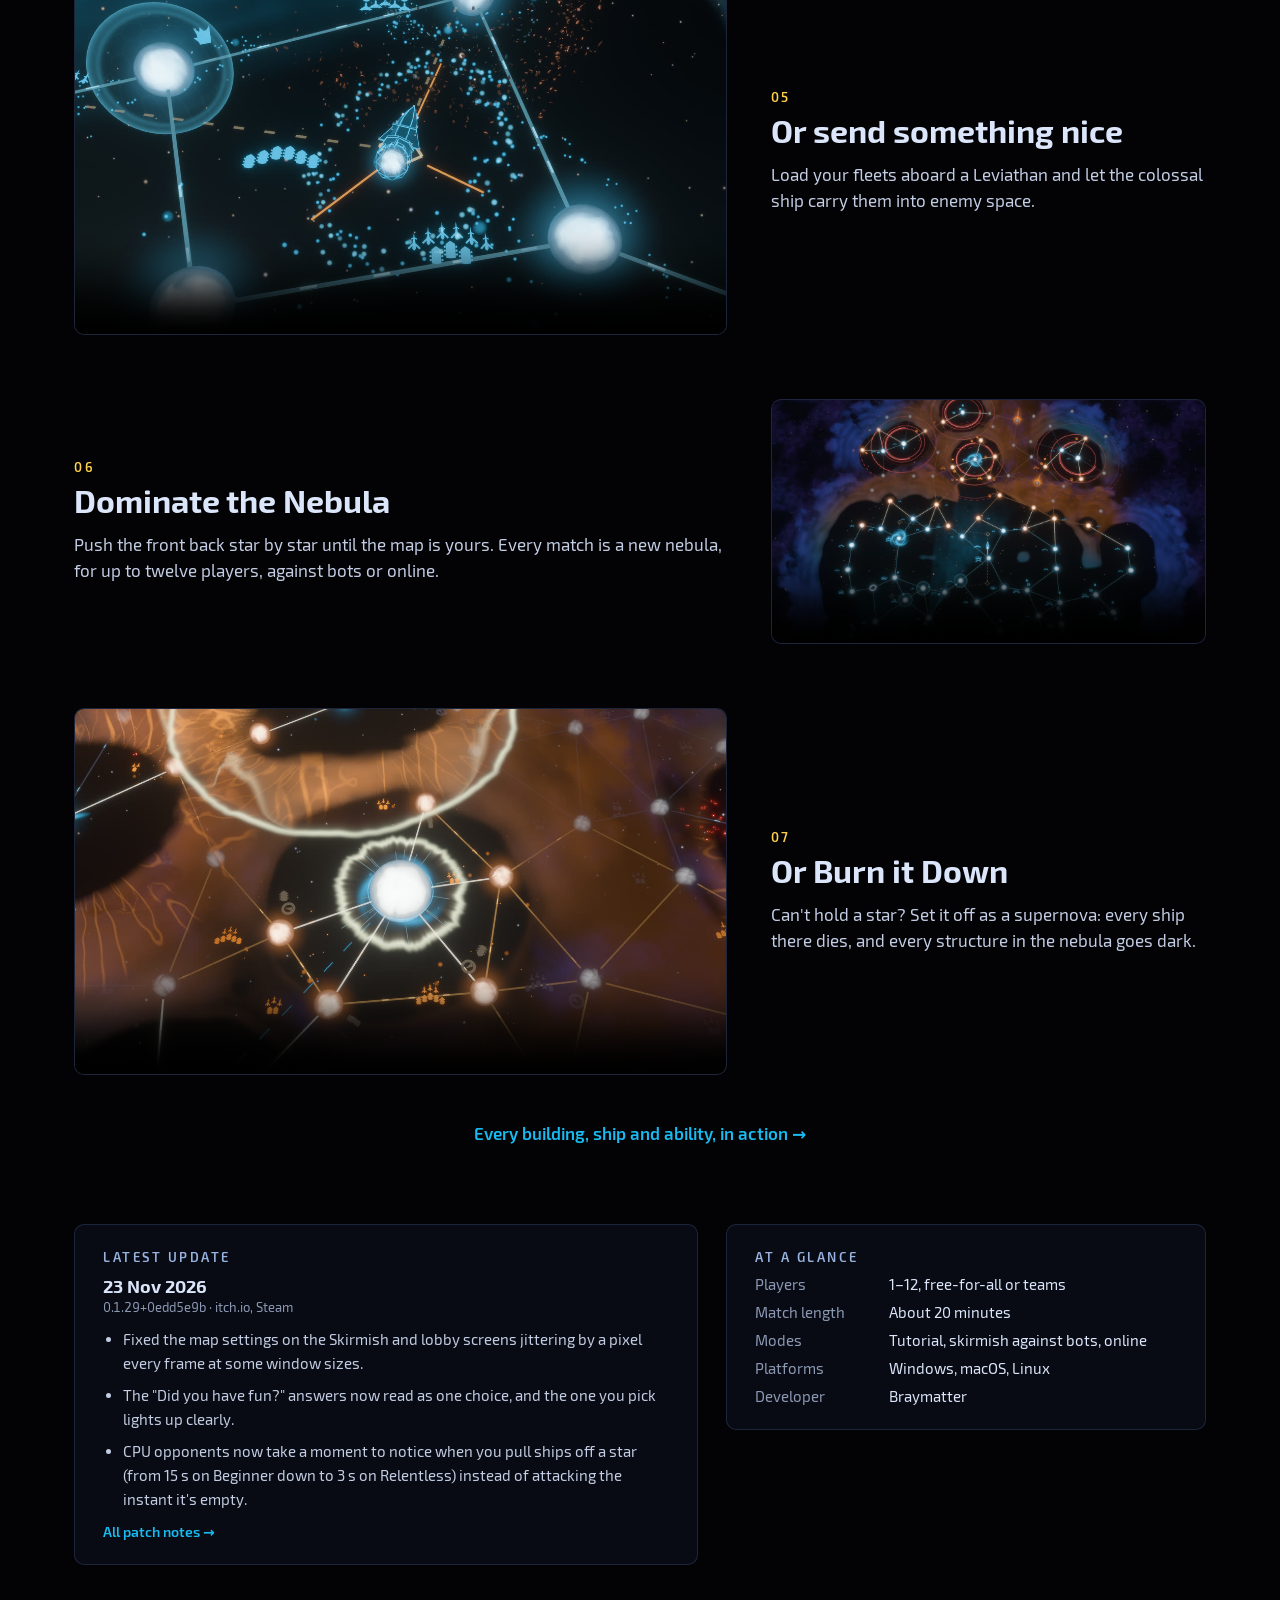
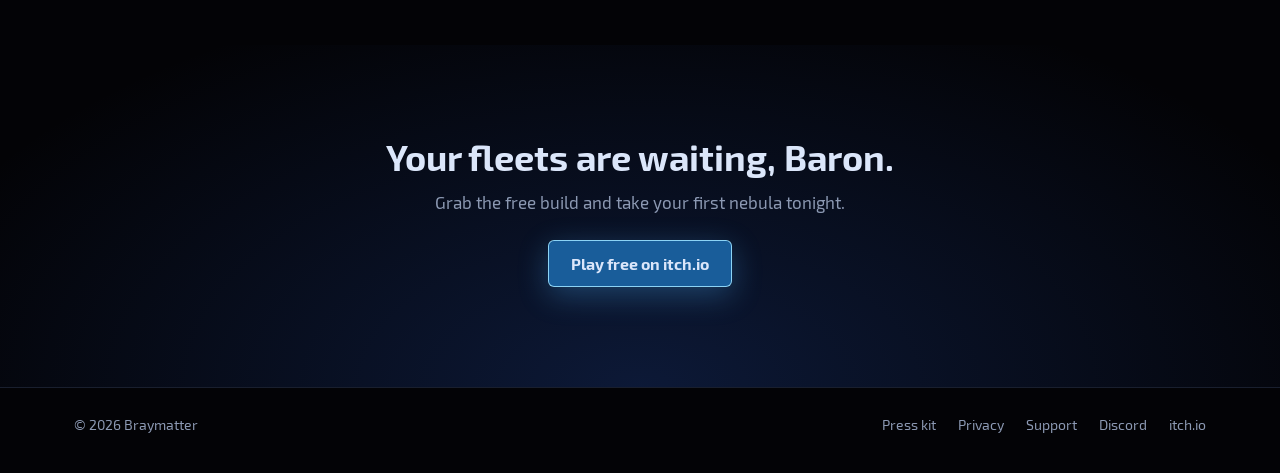
==== commit 549faa9a: "Site from cf4e42e8" ====
--- a/index.html
+++ b/index.html
@@ -19,7 +19,7 @@
 <nav class="top"><div class="wrap">
     <a class="mark" href="index.html">BARON NEBULA</a>
     <div class="links">
-        <a href="index.html#features">Features</a>
+        <a href="features.html">Features</a>
         <a href="press.html#screenshots">Screenshots</a>
         <a href="patch-notes.html">Patch notes</a>
         <a href="press.html">Press kit</a>
@@ -41,6 +41,11 @@
     </div></div>
 </header>
 
+<section id="trailer" class="tight"><div class="wrap">
+    <h2>Trailer</h2>
+    <div class="trailer"><video class="trailer-video" src="media/baron-nebula-trailer.mp4" poster="media/baron-nebula-trailer.jpg" controls preload="none" playsinline></video></div>
+</div></section>
+
 <section id="features"><div class="wrap">
     <h2>Features</h2>
     <div class="h">Easy to read, hard to master</div>
@@ -60,13 +65,9 @@
         <div class="beat"><div class="frame"><video class="clip" src="media/clips/burn.mp4" poster="media/clips/burn.jpg" muted loop playsinline preload="none" controls></video></div>
             <div class="t"><div class="n">07</div><h3>Or Burn it Down</h3><p>Can't hold a star? Set it off as a supernova: every ship there dies, and every structure in the nebula goes dark.</p></div></div>
     </div>
+    <p class="more-link"><a href="features.html">Every building, ship and ability, in action →</a></p>
 </div></section>
 <script src="clips.js" defer></script>
-
-<section class="tight"><div class="wrap">
-    <h2>Trailer</h2>
-    <div class="trailer"><img src="media/thumb/marketing_big_map.jpg" alt="" loading="lazy"><div class="soon">Trailer coming soon</div></div>
-</div></section>
 
 <section class="tight"><div class="wrap split">
     <div class="panel notes">
--- a/style.css
+++ b/style.css
@@ -54,7 +54,7 @@
 .kicker { color: var(--highlight); }
 h2 { color: var(--header); }
 h1 { font-size: 64px; line-height: 1.02; margin: 14px 0 18px; font-weight: 700; letter-spacing: .5px; }
-h1 span, .page-head h1 { background: linear-gradient(#ffffff, #8fb0ff); -webkit-background-clip: text; background-clip: text; color: transparent; }
+h1 span, .page-head h1 { padding-bottom: .14em; background: linear-gradient(#ffffff, #8fb0ff); -webkit-background-clip: text; background-clip: text; color: transparent; }
 .lede { font-size: 19px; line-height: 1.55; color: var(--lede); margin: 0 0 30px; }
 .ctas { display: flex; gap: 14px; flex-wrap: wrap; }
 .meta { margin-top: 22px; font-size: 14px; color: var(--text-dim); }
@@ -63,7 +63,7 @@
 
 /* Inner page heading */
 .page-head { padding: 150px 0 30px; background: radial-gradient(70% 140% at 20% 0%, rgba(40, 80, 190, .28), transparent 70%); }
-.page-head h1 { font-size: 52px; margin: 6px 0 14px; }
+.page-head h1 { font-size: 52px; margin: 6px 0 6px; }
 .page-head .lede { max-width: 720px; }
 .page-head.lost { padding-bottom: 120px; }
 
@@ -86,9 +86,28 @@
 .beat h3 { margin: 0 0 12px; font-size: 32px; line-height: 1.1; }
 .beat p { margin: 0; color: var(--lede); line-height: 1.55; font-size: 17px; }
 
-.trailer { position: relative; border-radius: 12px; overflow: hidden; border: 1px solid var(--panel-edge-top); height: 480px; }
-.trailer img { width: 100%; height: 100%; object-fit: cover; filter: brightness(.45) saturate(1.1); }
-.trailer .soon { position: absolute; inset: 0; display: grid; place-items: center; font-size: 24px; font-weight: 700; color: var(--header); letter-spacing: 1px; }
+.more-link { margin: 48px 0 0; text-align: center; }
+.more-link a { color: var(--you); font-weight: 600; font-size: 17px; }
+.more-link a:hover { text-decoration: underline; }
+
+.trailer { border-radius: 12px; overflow: hidden; border: 1px solid var(--panel-edge-top); aspect-ratio: 16 / 9; background: var(--panel); }
+.trailer-video { display: block; width: 100%; height: 100%; }
+
+/* The Features page: sections of cards, each a clip over its kind, heading and copy */
+.jump { display: flex; gap: 10px; flex-wrap: wrap; margin-top: 26px; }
+.jump a { padding: 8px 16px; border-radius: 999px; border: 1px solid var(--button-edge); background: var(--button);
+          font-weight: 600; font-size: 14px; color: var(--header); }
+.jump a:hover { background: var(--button-hover); border-color: var(--button-edge-hover); color: var(--text); }
+section.group { padding: 70px 0 10px; scroll-margin-top: 20px; }
+.group .h { margin-bottom: 12px; }
+.group-lede { color: var(--lede); font-size: 17px; line-height: 1.55; max-width: 720px; margin: 0 0 36px; }
+.features { display: grid; grid-template-columns: repeat(2, minmax(0, 1fr)); gap: 48px 36px; }
+.feature { margin: 0; scroll-margin-top: 20px; }
+.feature .frame { aspect-ratio: 16 / 9; border-radius: var(--radius); overflow: hidden;
+                  border: 1px solid var(--panel-edge); background: var(--panel); margin-bottom: 18px; }
+.feature .tag { color: var(--highlight); font-size: 12px; font-weight: 600; letter-spacing: 2px; text-transform: uppercase; margin-bottom: 6px; }
+.feature h3 { margin: 0 0 10px; font-size: 24px; line-height: 1.15; }
+.feature p { margin: 0; color: var(--lede); line-height: 1.55; font-size: 16px; }
 
 .split { display: grid; grid-template-columns: 1.3fr 1fr; gap: 28px; align-items: start; }
 .facts dl { display: grid; grid-template-columns: 120px 1fr; gap: 10px 14px; margin: 0; font-size: 15px; }
@@ -149,6 +168,8 @@
     .beat { gap: 18px; }
     .beat:nth-child(even) .frame { order: 0; }
     .beat h3 { font-size: 26px; }
-    .trailer { height: 260px; }
     .gallery { grid-template-columns: 1fr; }
+    .features { grid-template-columns: 1fr; gap: 40px; }
+    section.group { padding-top: 50px; }
+    .feature h3 { font-size: 22px; }
 }
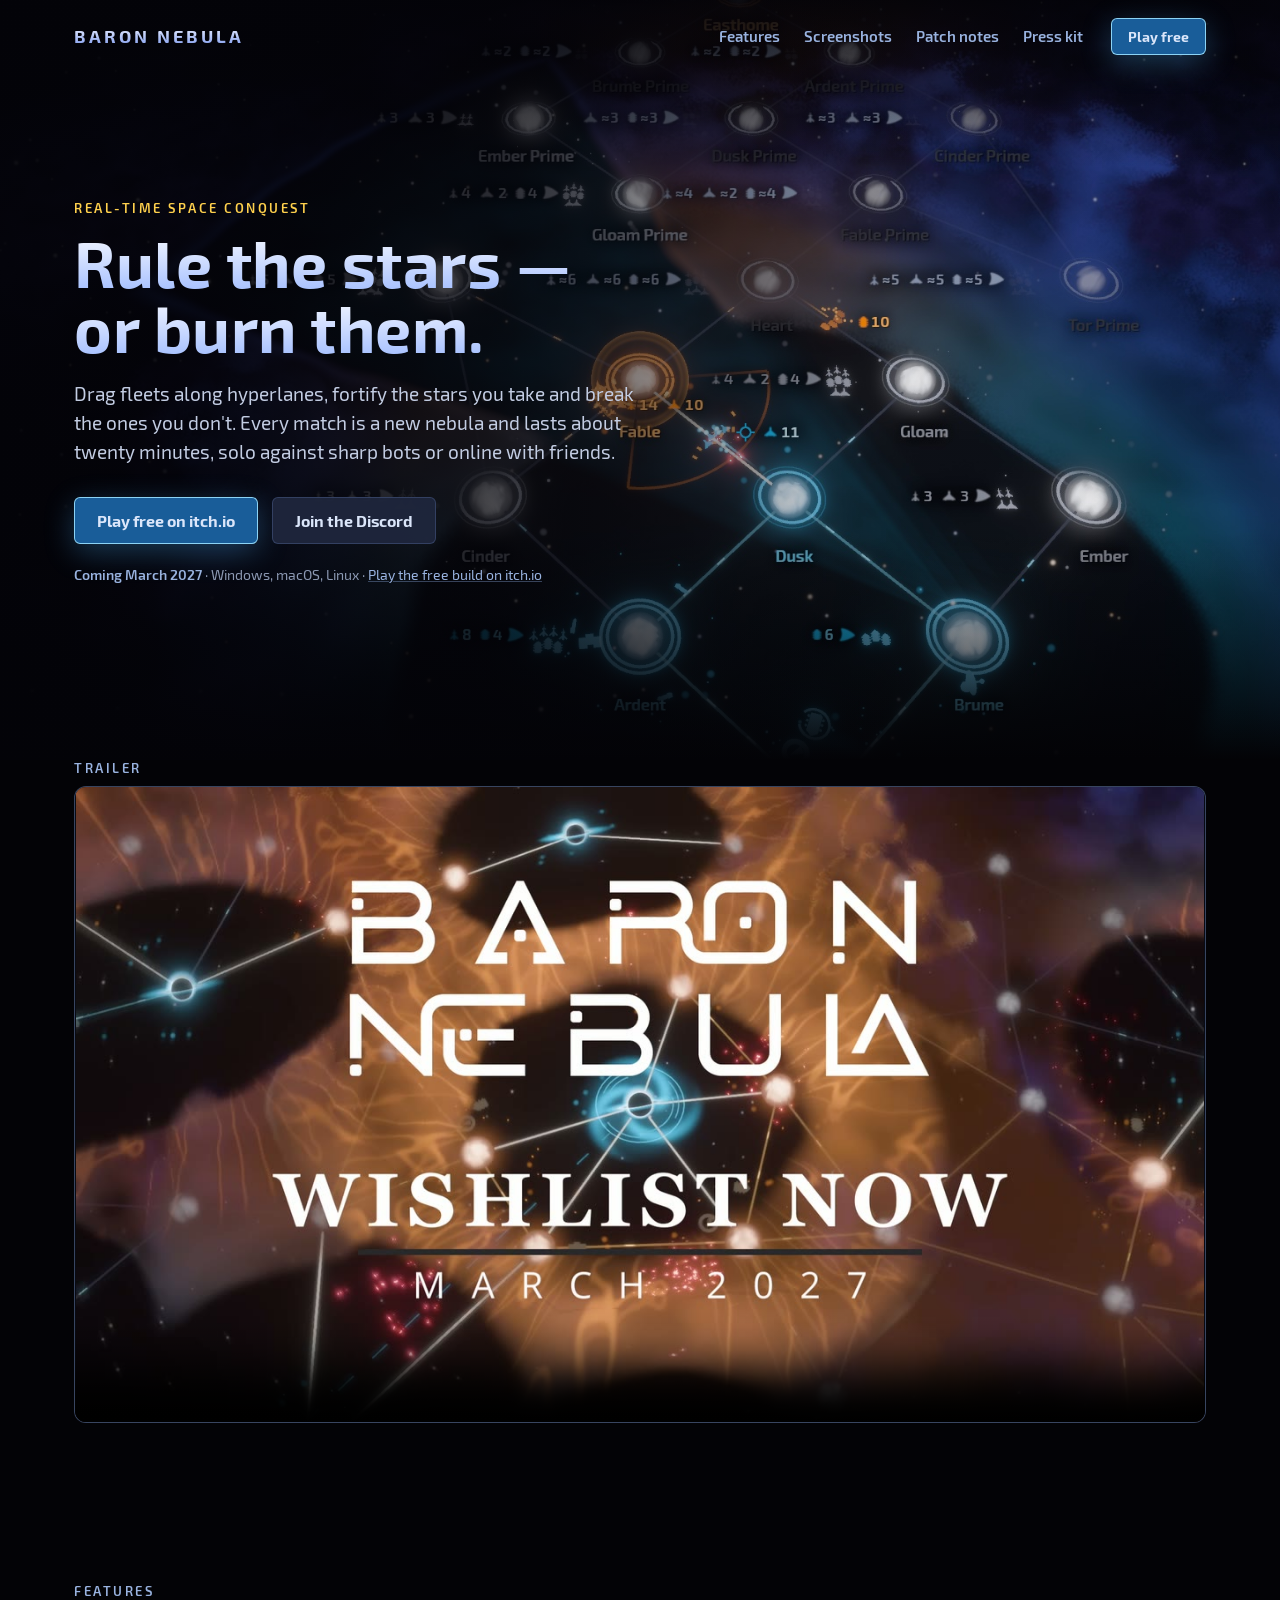
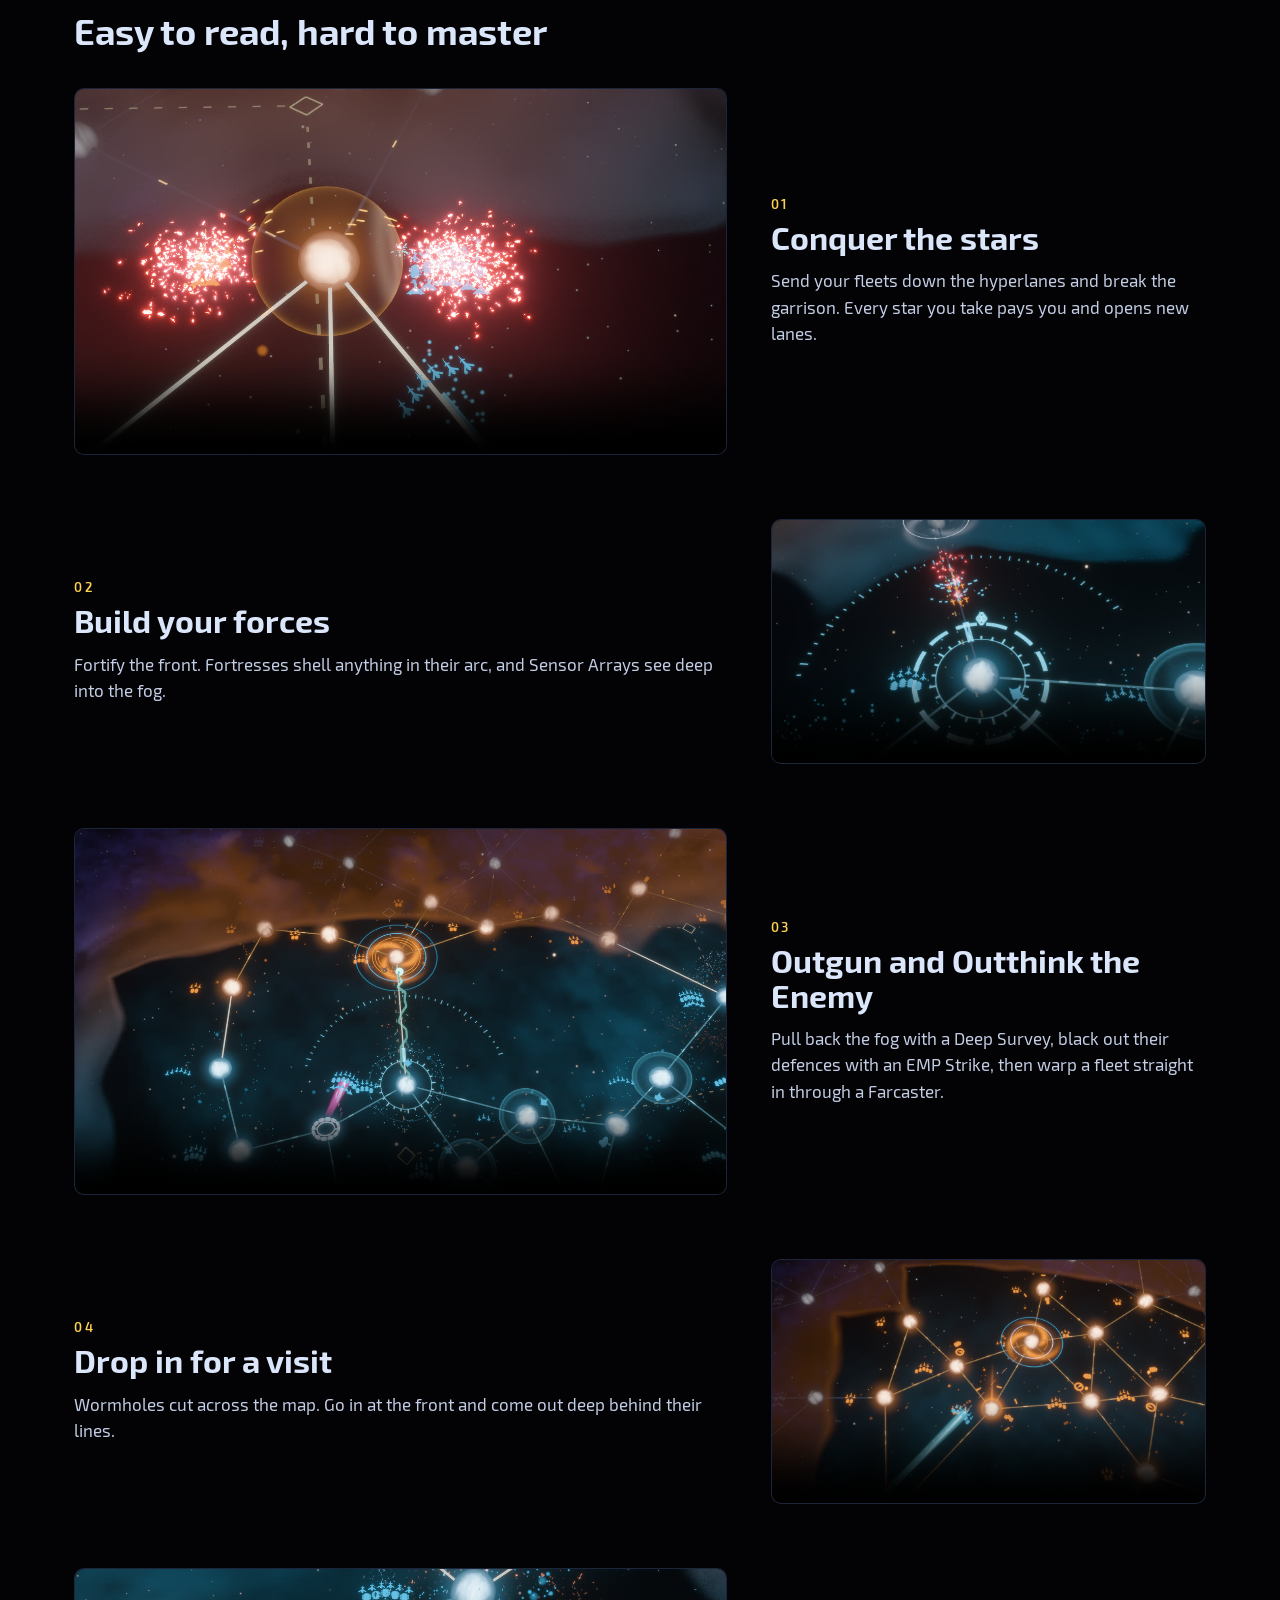
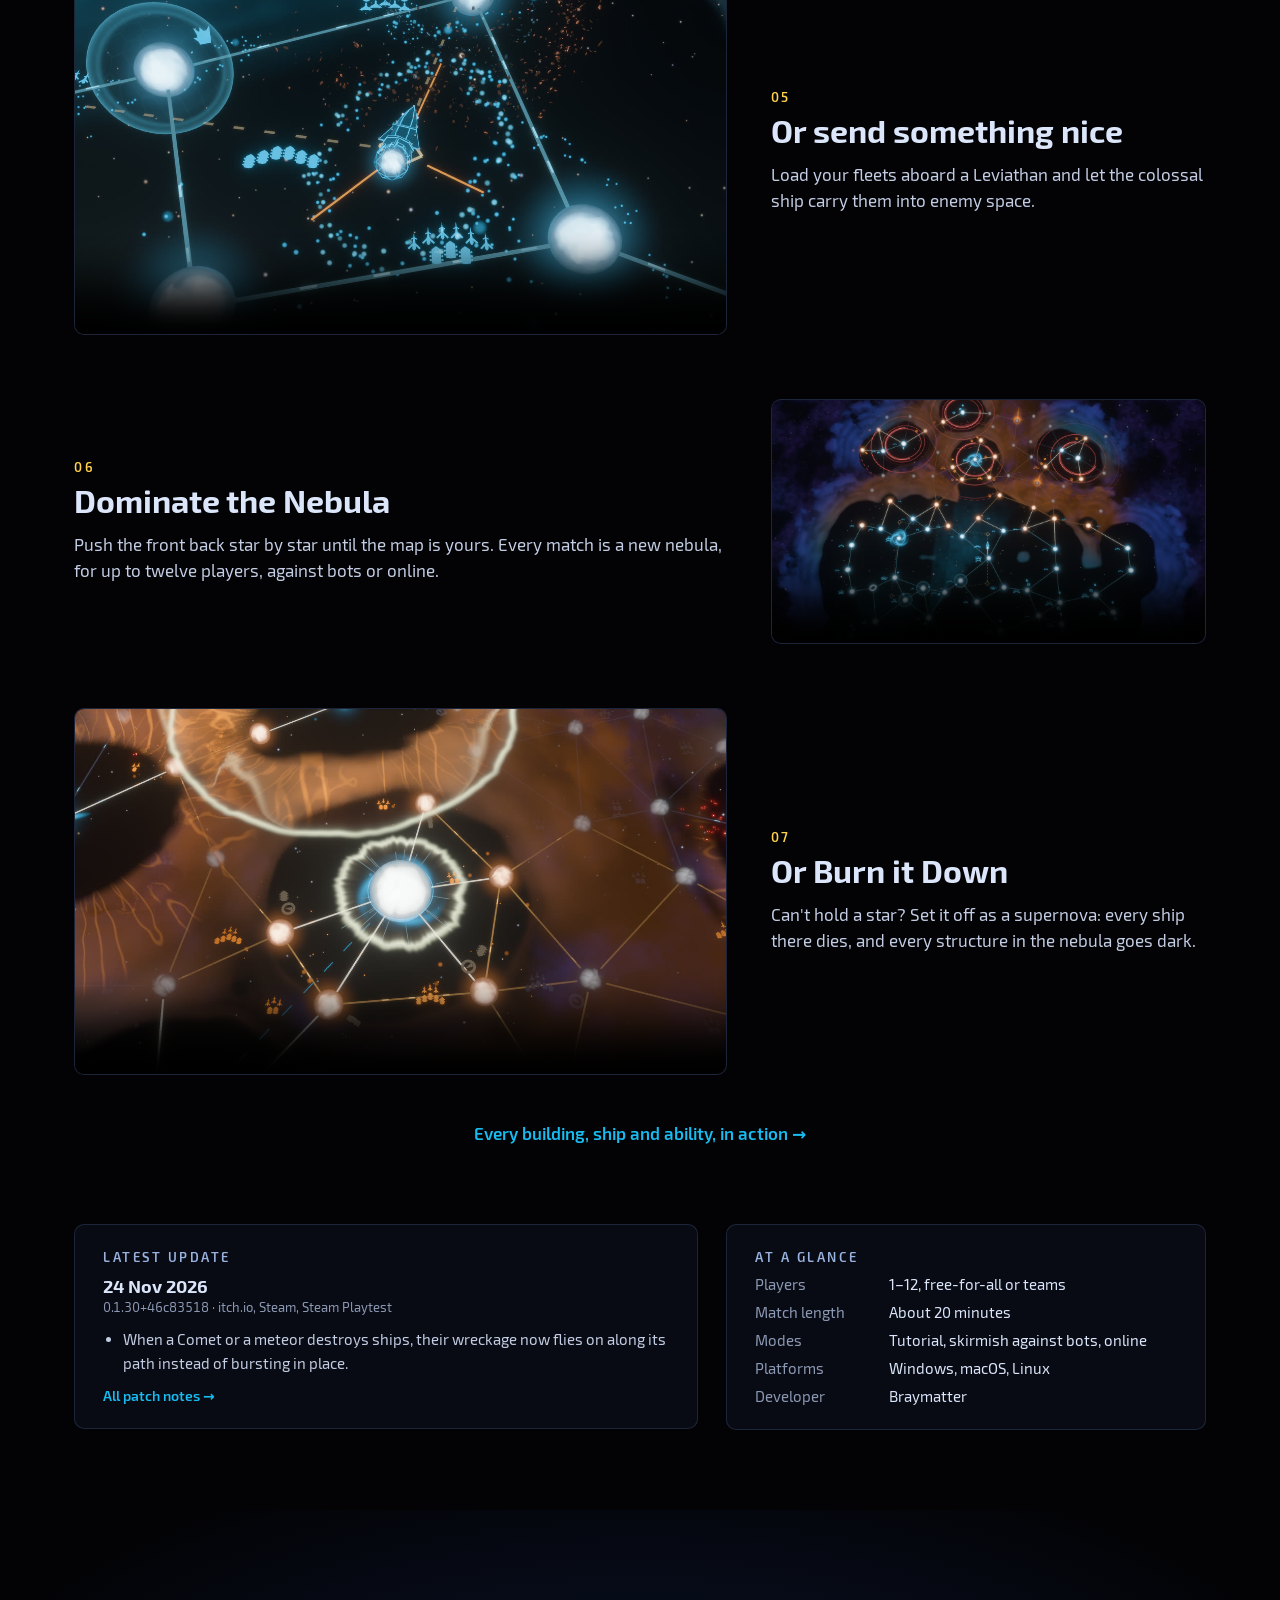
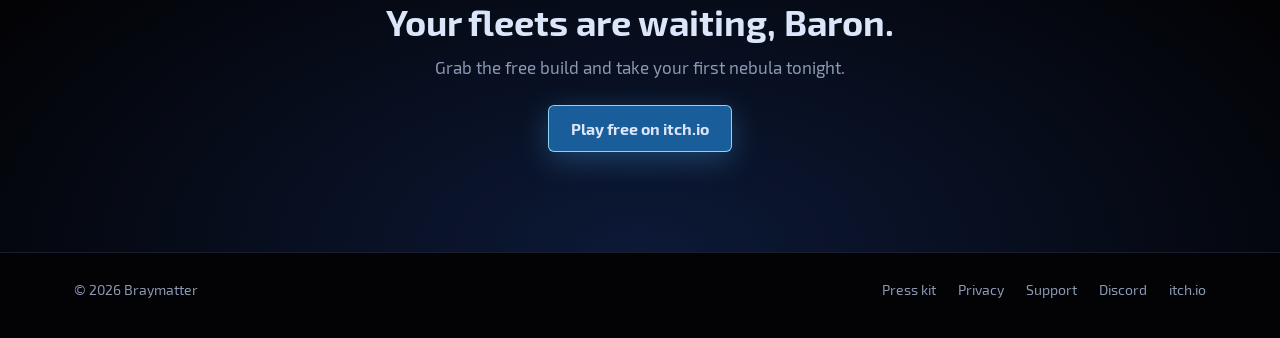
==== commit 7600be1e: "Site from 5fb59966" ====
--- a/index.html
+++ b/index.html
@@ -72,7 +72,7 @@
 <section class="tight"><div class="wrap split">
     <div class="panel notes">
         <h2>Latest update</h2>
-        <article class="release"><h3>23 Nov 2026</h3><div class="build">0.1.29+0edd5e9b · itch.io, Steam</div><ul><li>Fixed the map settings on the Skirmish and lobby screens jittering by a pixel every frame at some window sizes.</li><li>The &quot;Did you have fun?&quot; answers now read as one choice, and the one you pick lights up clearly.</li><li>CPU opponents now take a moment to notice when you pull ships off a star (from 15 s on Beginner down to 3 s on Relentless) instead of attacking the instant it's empty.</li></ul></article>
+        <article class="release"><h3>24 Nov 2026</h3><div class="build">0.1.30+46c83518 · itch.io, Steam, Steam Playtest</div><ul><li>When a Comet or a meteor destroys ships, their wreckage now flies on along its path instead of bursting in place.</li></ul></article>
         <a class="more" href="patch-notes.html">All patch notes →</a>
     </div>
     <div class="panel facts">
--- a/palette.css
+++ b/palette.css
@@ -43,6 +43,7 @@
     --text-off: rgba(140, 153, 179, 0.38);
     --highlight: rgb(255, 209, 77);
     --contested: rgb(255, 237, 209);
+    --player-title: rgb(219, 199, 148);
     --inset: rgba(0, 0, 8, 0.55);
     --preview-lane: rgba(115, 140, 199, 0.6);
     --preview-wormhole: rgba(89, 217, 242, 0.85);
@@ -52,6 +53,9 @@
     --preview-berth-lane: rgba(235, 219, 179, 0.3);
     --preview-farcaster: rgba(255, 107, 217, 0.9);
     --emp: rgb(140, 255, 242);
+    --queue-ranked: rgb(255, 153, 64);
+    --queue-unranked: rgb(107, 219, 128);
+    --queue-custom: rgb(184, 133, 255);
     --search-plate: rgb(158, 224, 255);
     --search-glow: rgba(77, 179, 255, 0.6);
     --search-core: rgb(217, 245, 255);
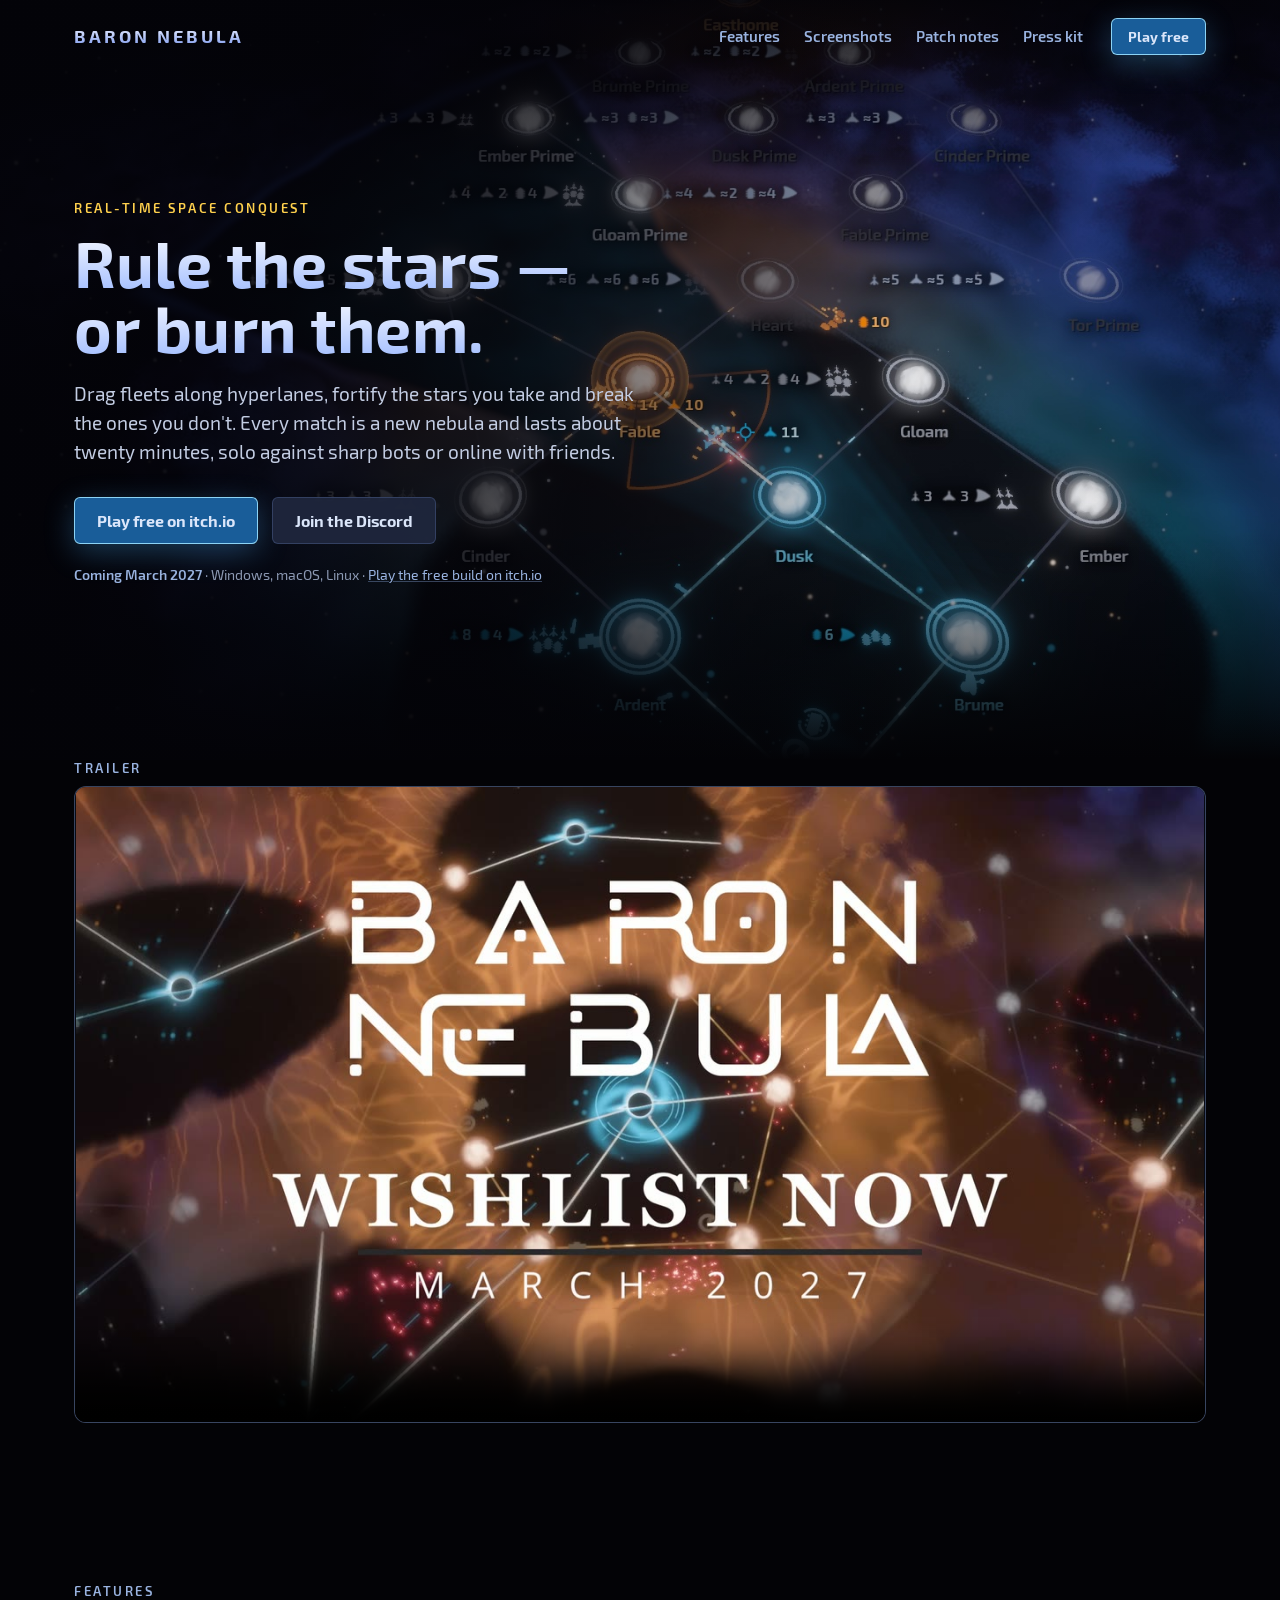
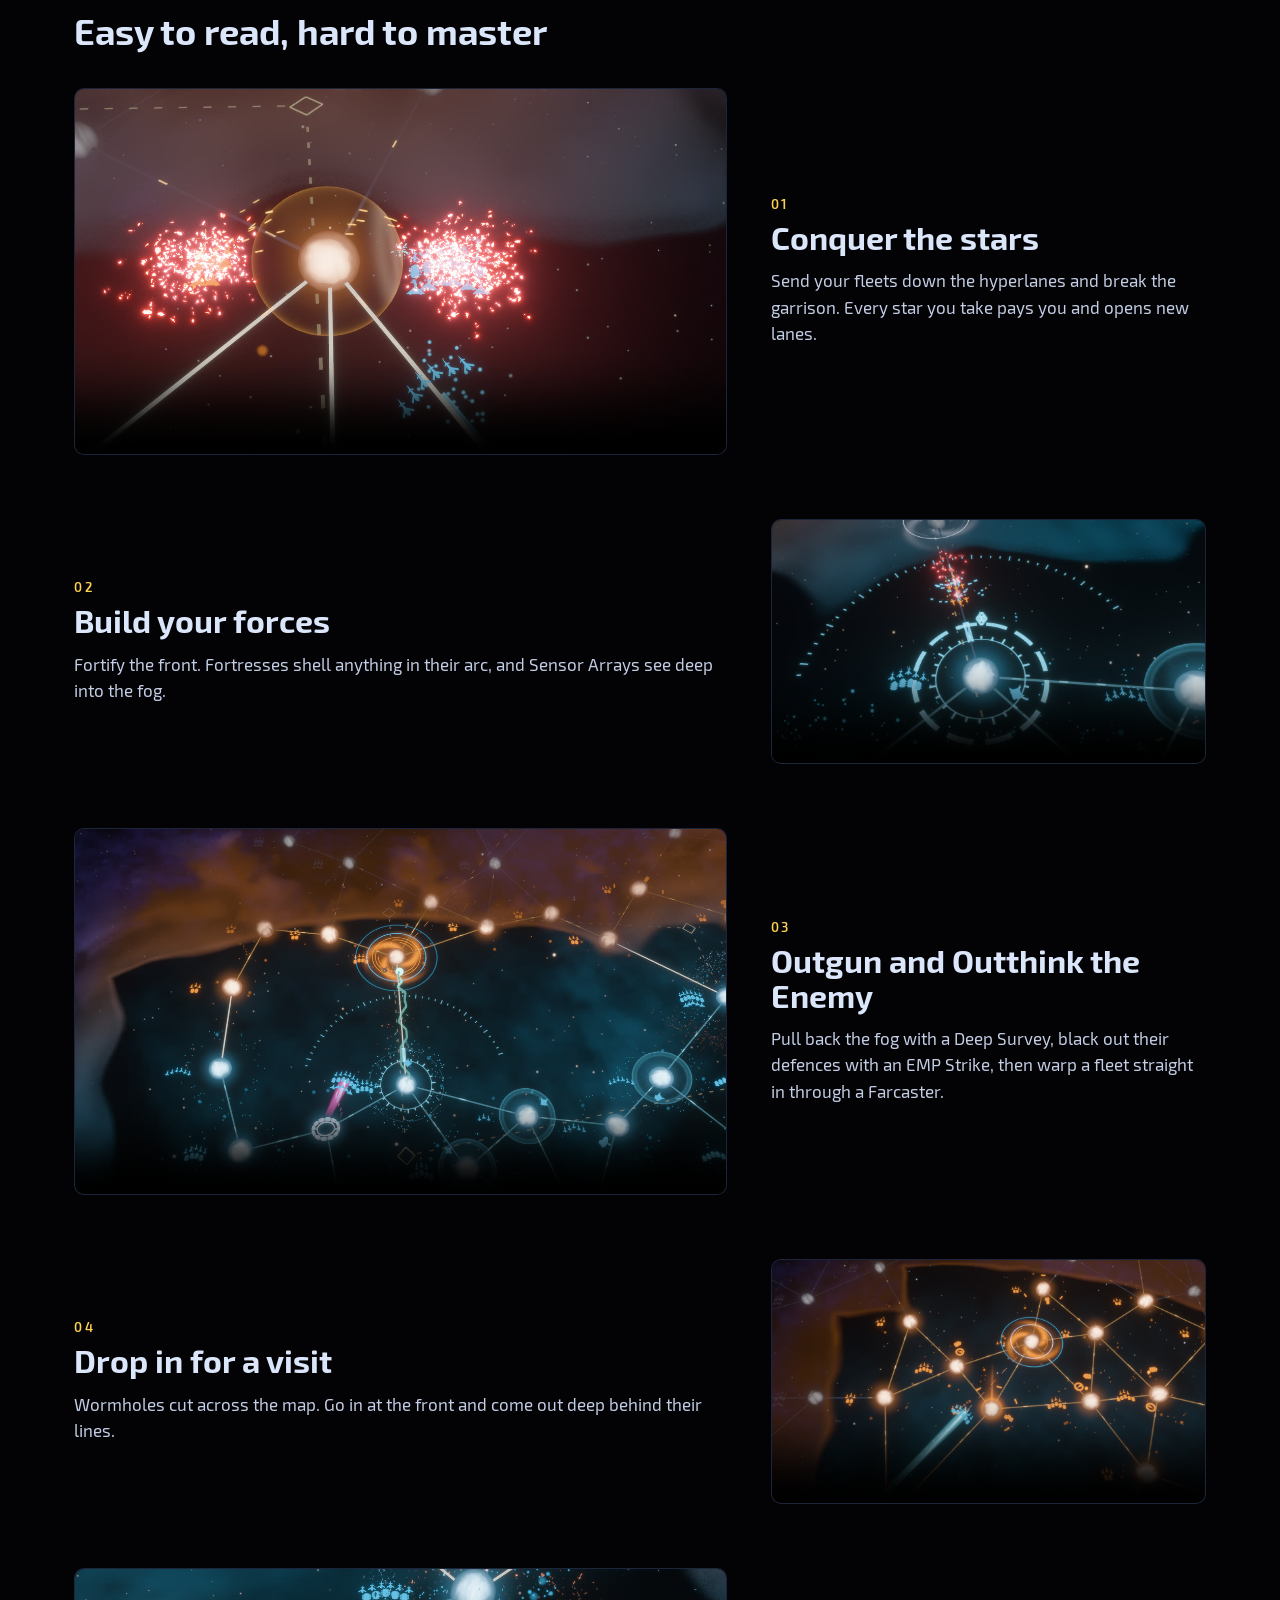
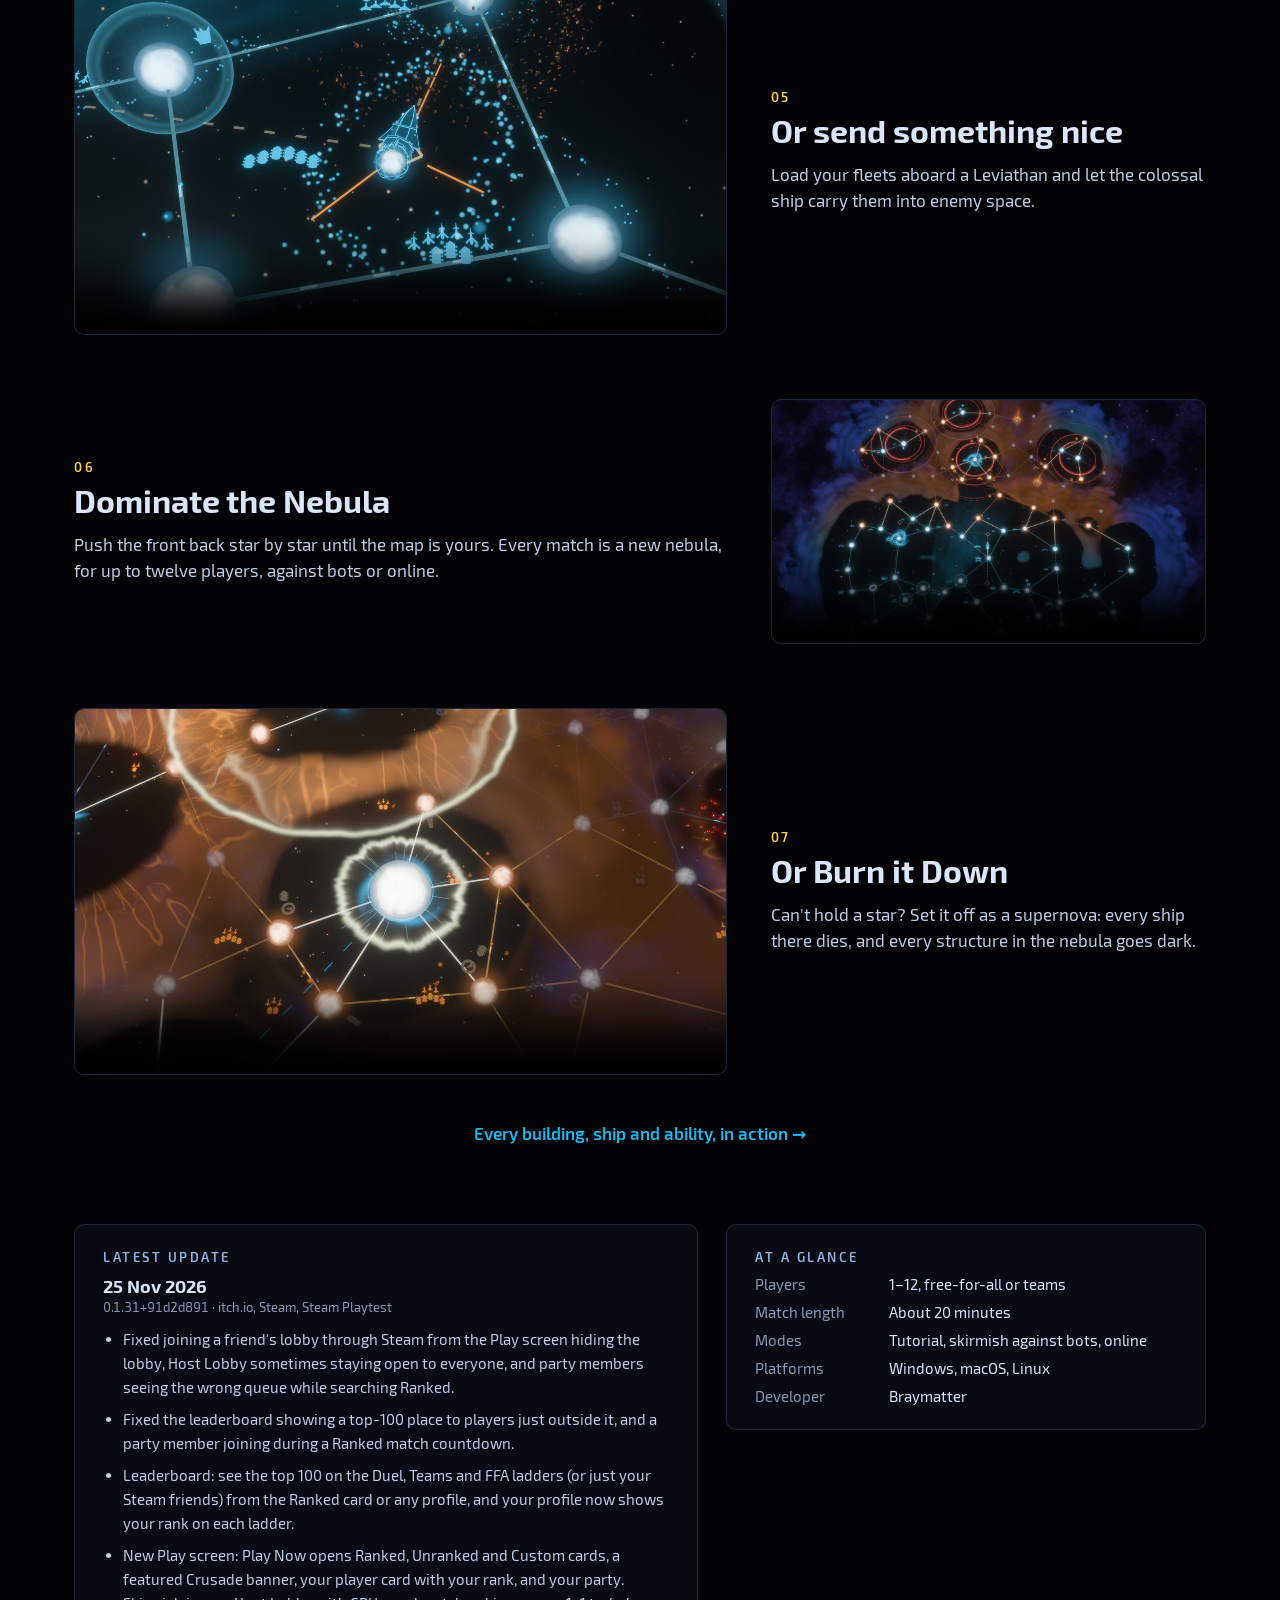
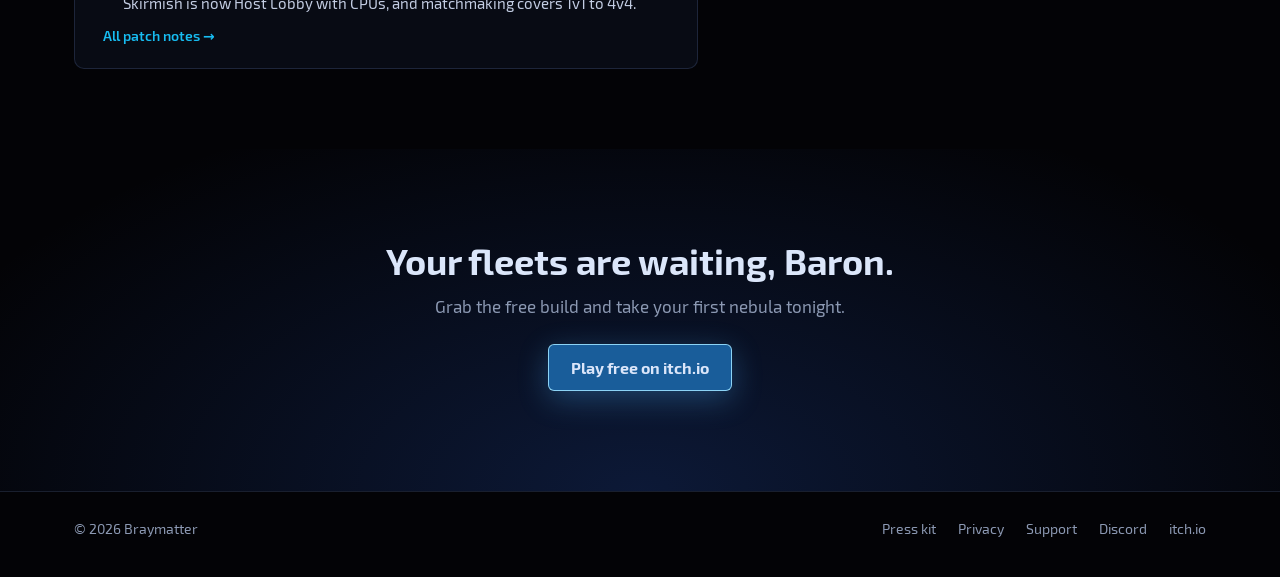
==== commit 4b6a7681: "Site from 148b083f" ====
--- a/index.html
+++ b/index.html
@@ -72,7 +72,7 @@
 <section class="tight"><div class="wrap split">
     <div class="panel notes">
         <h2>Latest update</h2>
-        <article class="release"><h3>24 Nov 2026</h3><div class="build">0.1.30+46c83518 · itch.io, Steam, Steam Playtest</div><ul><li>When a Comet or a meteor destroys ships, their wreckage now flies on along its path instead of bursting in place.</li></ul></article>
+        <article class="release"><h3>25 Nov 2026</h3><div class="build">0.1.31+91d2d891 · itch.io, Steam, Steam Playtest</div><ul><li>Fixed joining a friend's lobby through Steam from the Play screen hiding the lobby, Host Lobby sometimes staying open to everyone, and party members seeing the wrong queue while searching Ranked.</li><li>Fixed the leaderboard showing a top-100 place to players just outside it, and a party member joining during a Ranked match countdown.</li><li>Leaderboard: see the top 100 on the Duel, Teams and FFA ladders (or just your Steam friends) from the Ranked card or any profile, and your profile now shows your rank on each ladder.</li><li>New Play screen: Play Now opens Ranked, Unranked and Custom cards, a featured Crusade banner, your player card with your rank, and your party. Skirmish is now Host Lobby with CPUs, and matchmaking covers 1v1 to 4v4.</li></ul></article>
         <a class="more" href="patch-notes.html">All patch notes →</a>
     </div>
     <div class="panel facts">
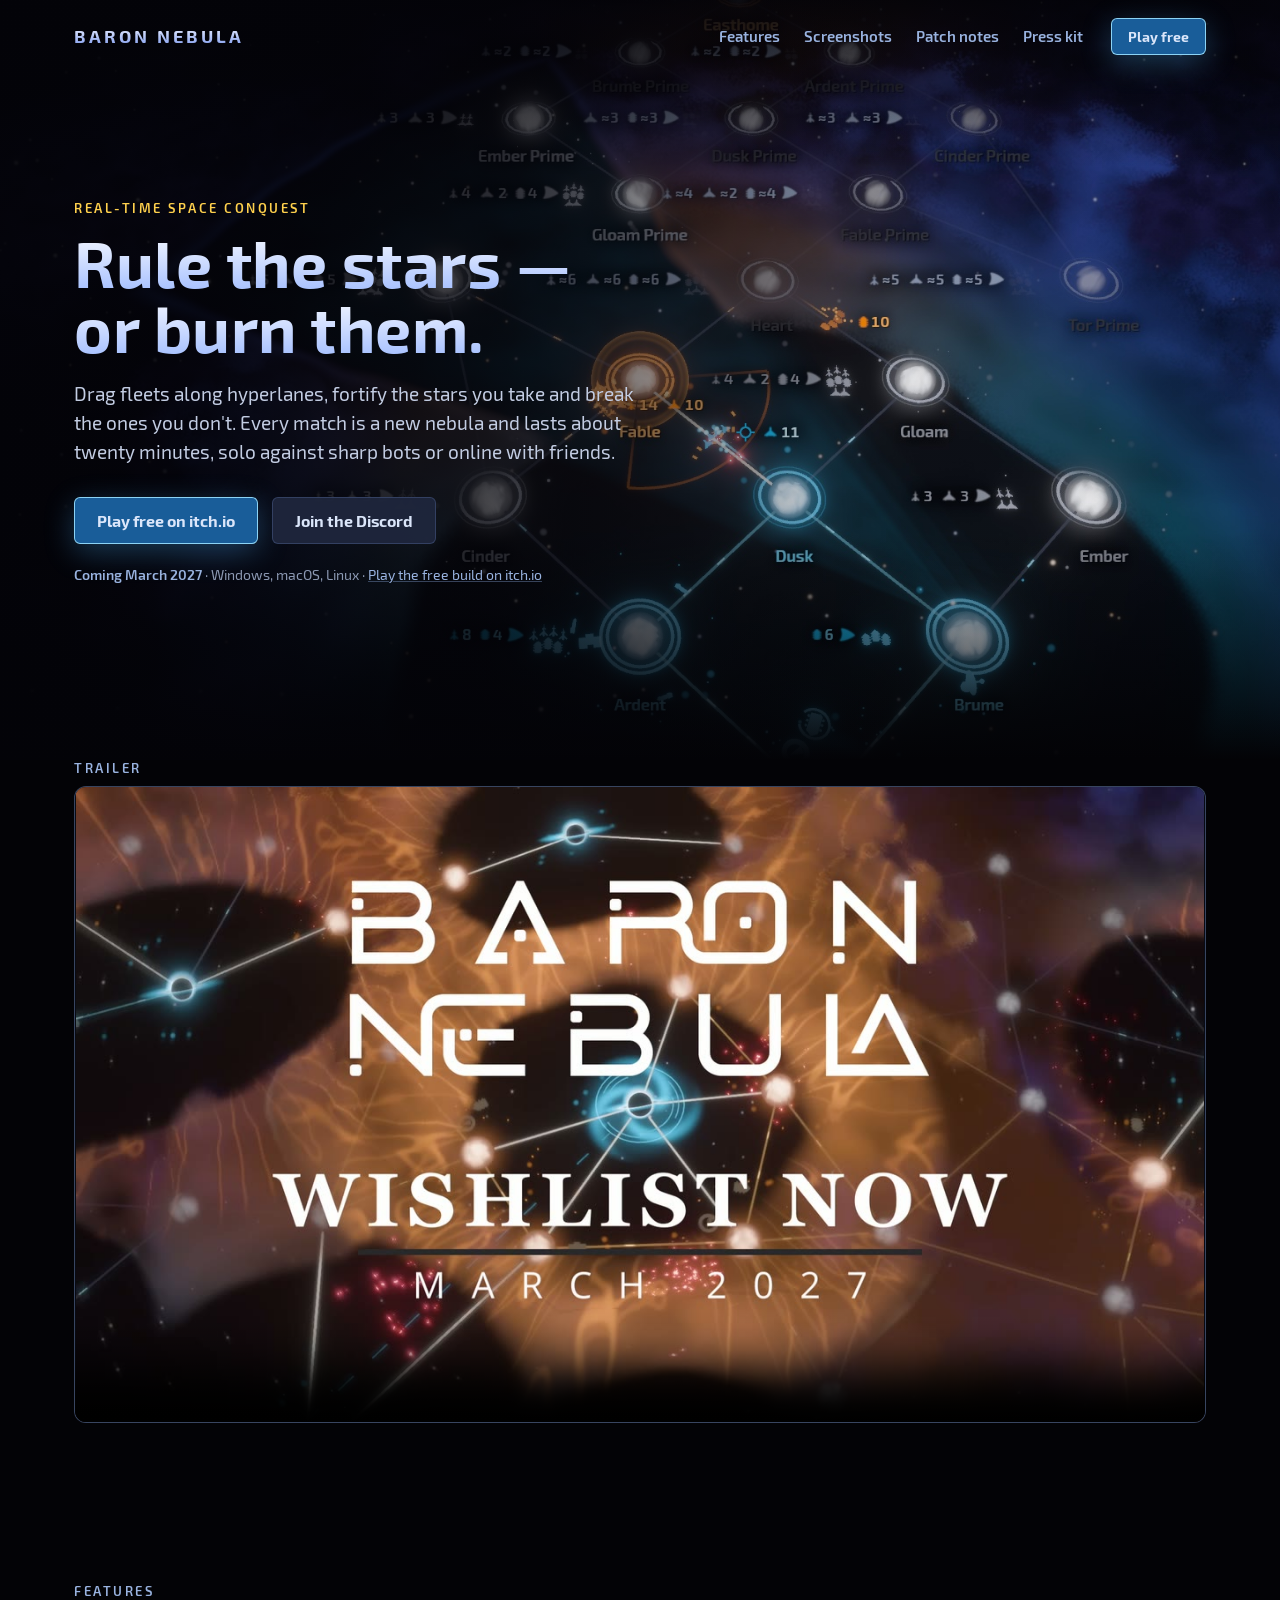
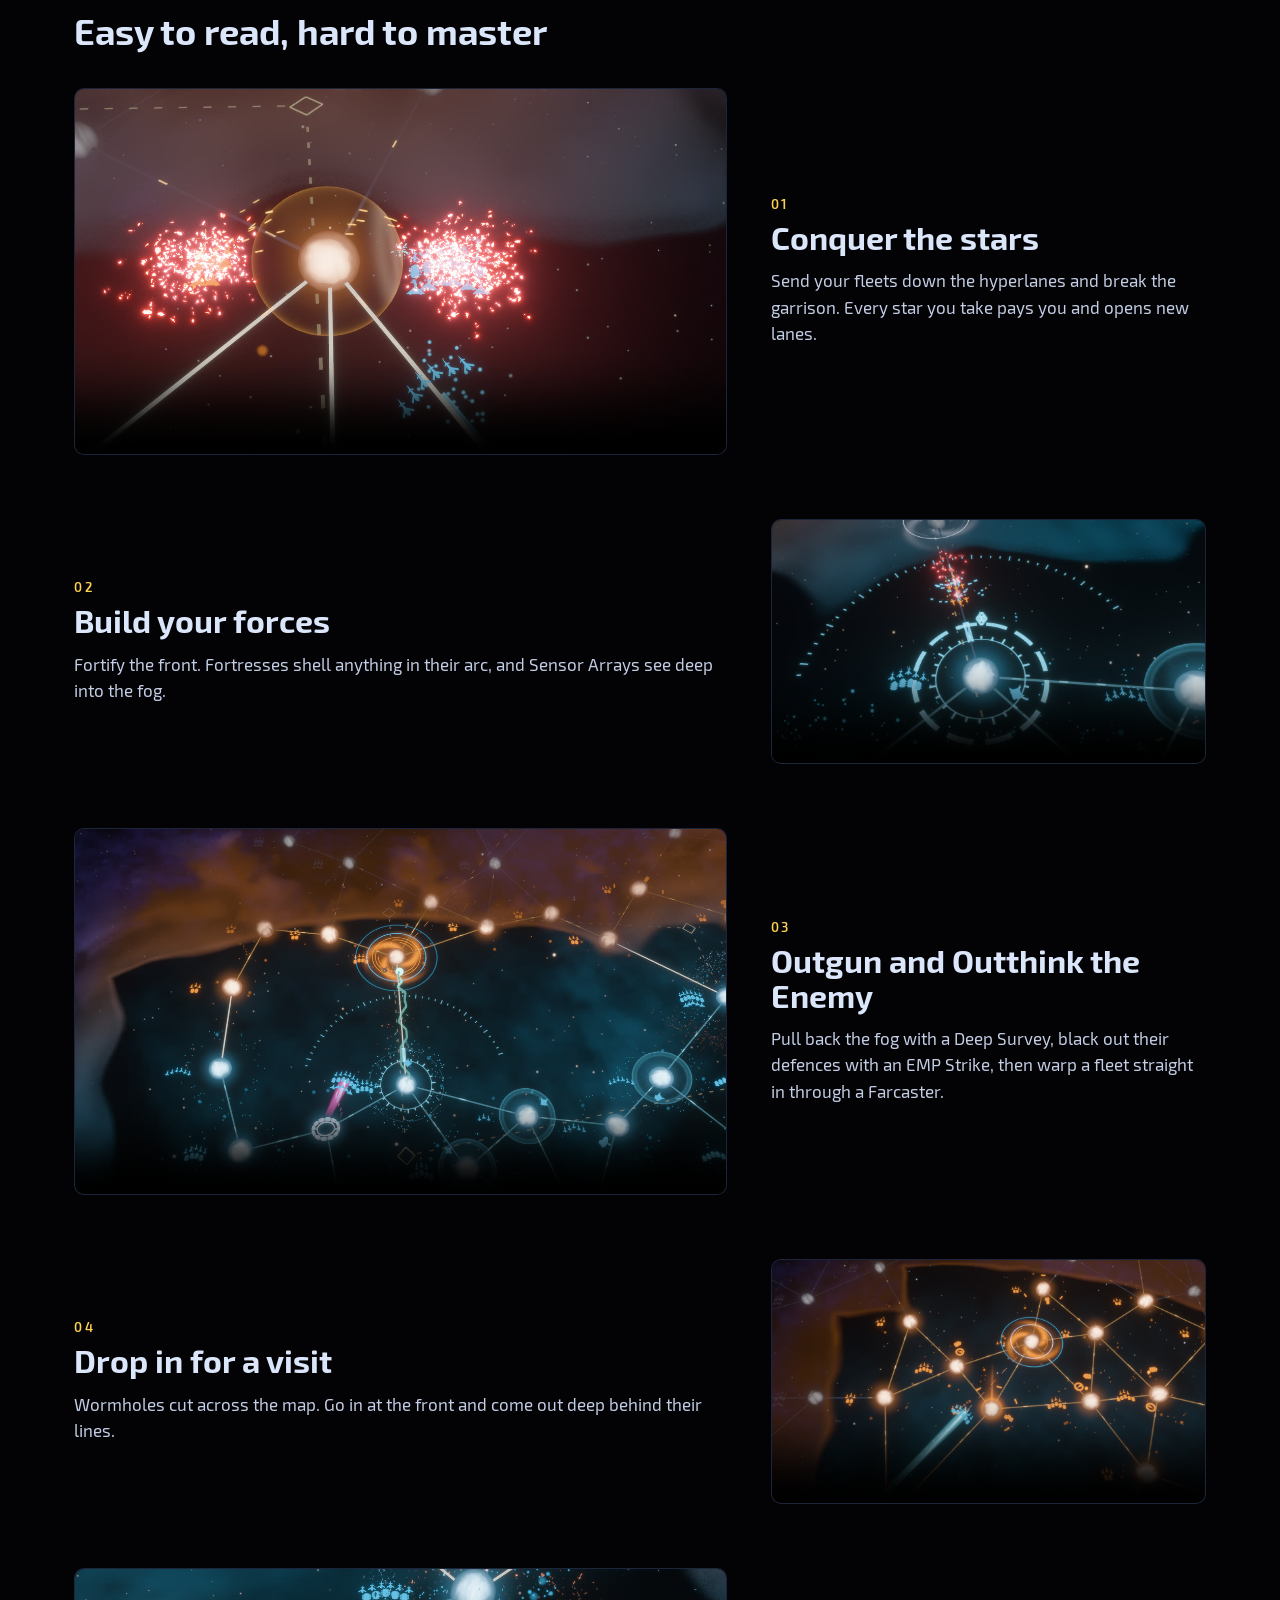
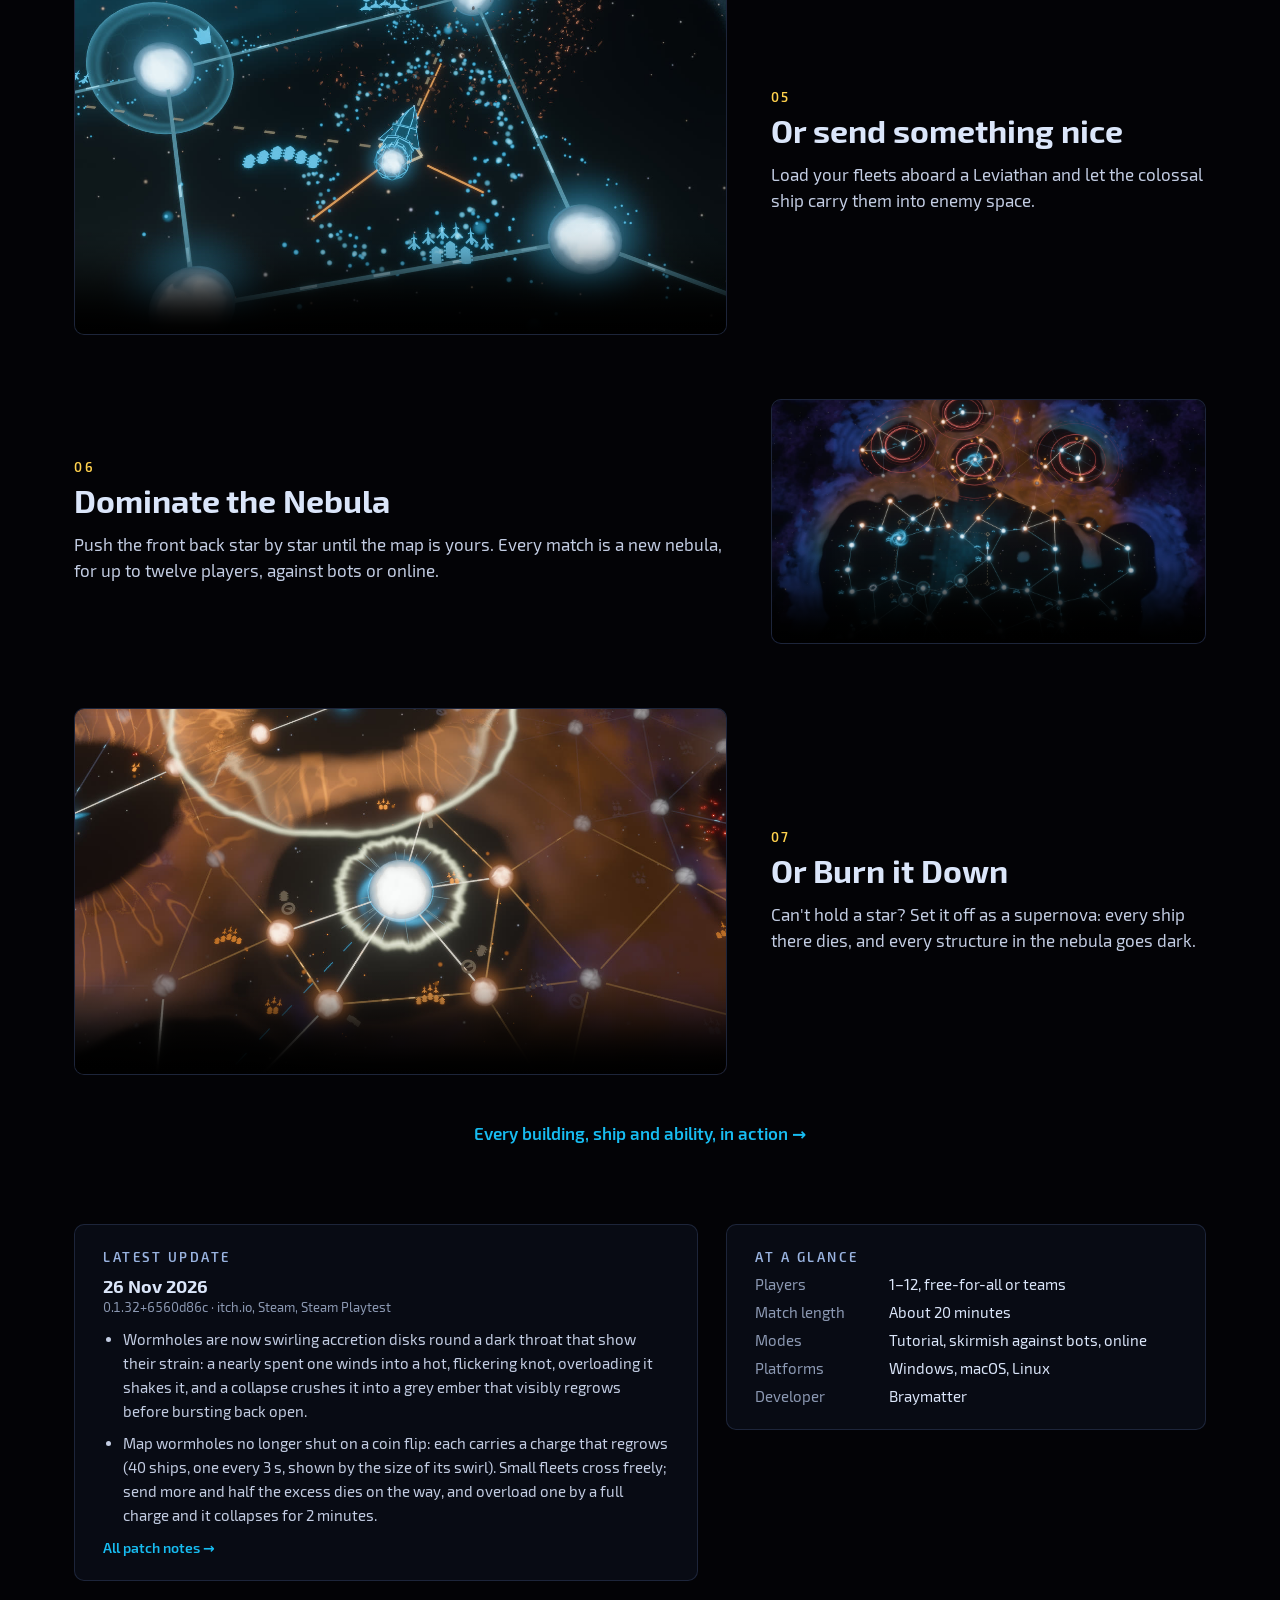
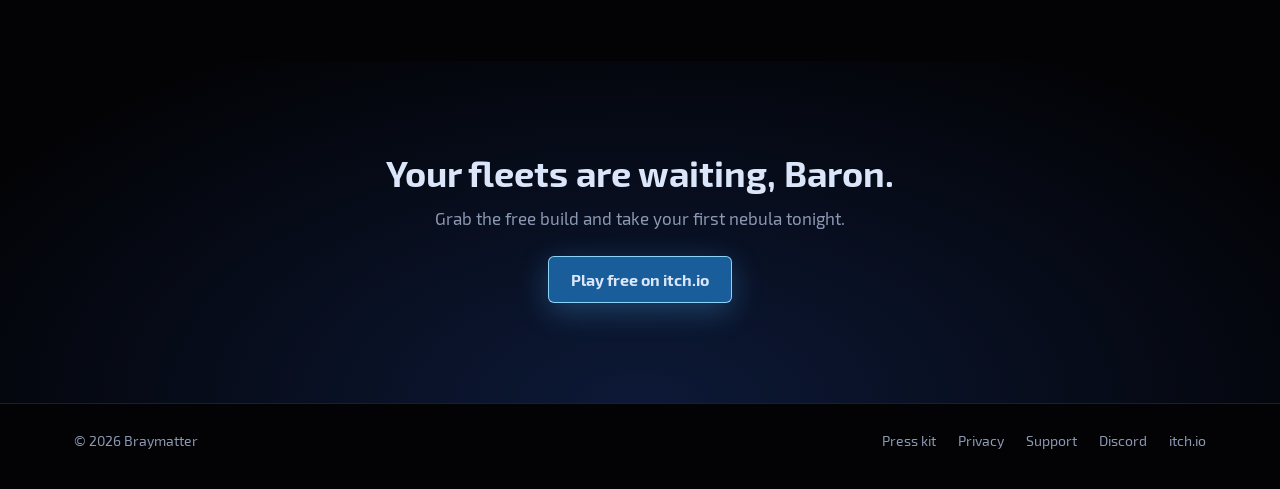
==== commit 2be07eae: "Site from 8d7103e0" ====
--- a/index.html
+++ b/index.html
@@ -72,7 +72,7 @@
 <section class="tight"><div class="wrap split">
     <div class="panel notes">
         <h2>Latest update</h2>
-        <article class="release"><h3>25 Nov 2026</h3><div class="build">0.1.31+91d2d891 · itch.io, Steam, Steam Playtest</div><ul><li>Fixed joining a friend's lobby through Steam from the Play screen hiding the lobby, Host Lobby sometimes staying open to everyone, and party members seeing the wrong queue while searching Ranked.</li><li>Fixed the leaderboard showing a top-100 place to players just outside it, and a party member joining during a Ranked match countdown.</li><li>Leaderboard: see the top 100 on the Duel, Teams and FFA ladders (or just your Steam friends) from the Ranked card or any profile, and your profile now shows your rank on each ladder.</li><li>New Play screen: Play Now opens Ranked, Unranked and Custom cards, a featured Crusade banner, your player card with your rank, and your party. Skirmish is now Host Lobby with CPUs, and matchmaking covers 1v1 to 4v4.</li></ul></article>
+        <article class="release"><h3>26 Nov 2026</h3><div class="build">0.1.32+6560d86c · itch.io, Steam, Steam Playtest</div><ul><li>Wormholes are now swirling accretion disks round a dark throat that show their strain: a nearly spent one winds into a hot, flickering knot, overloading it shakes it, and a collapse crushes it into a grey ember that visibly regrows before bursting back open.</li><li>Map wormholes no longer shut on a coin flip: each carries a charge that regrows (40 ships, one every 3 s, shown by the size of its swirl). Small fleets cross freely; send more and half the excess dies on the way, and overload one by a full charge and it collapses for 2 minutes.</li></ul></article>
         <a class="more" href="patch-notes.html">All patch notes →</a>
     </div>
     <div class="panel facts">
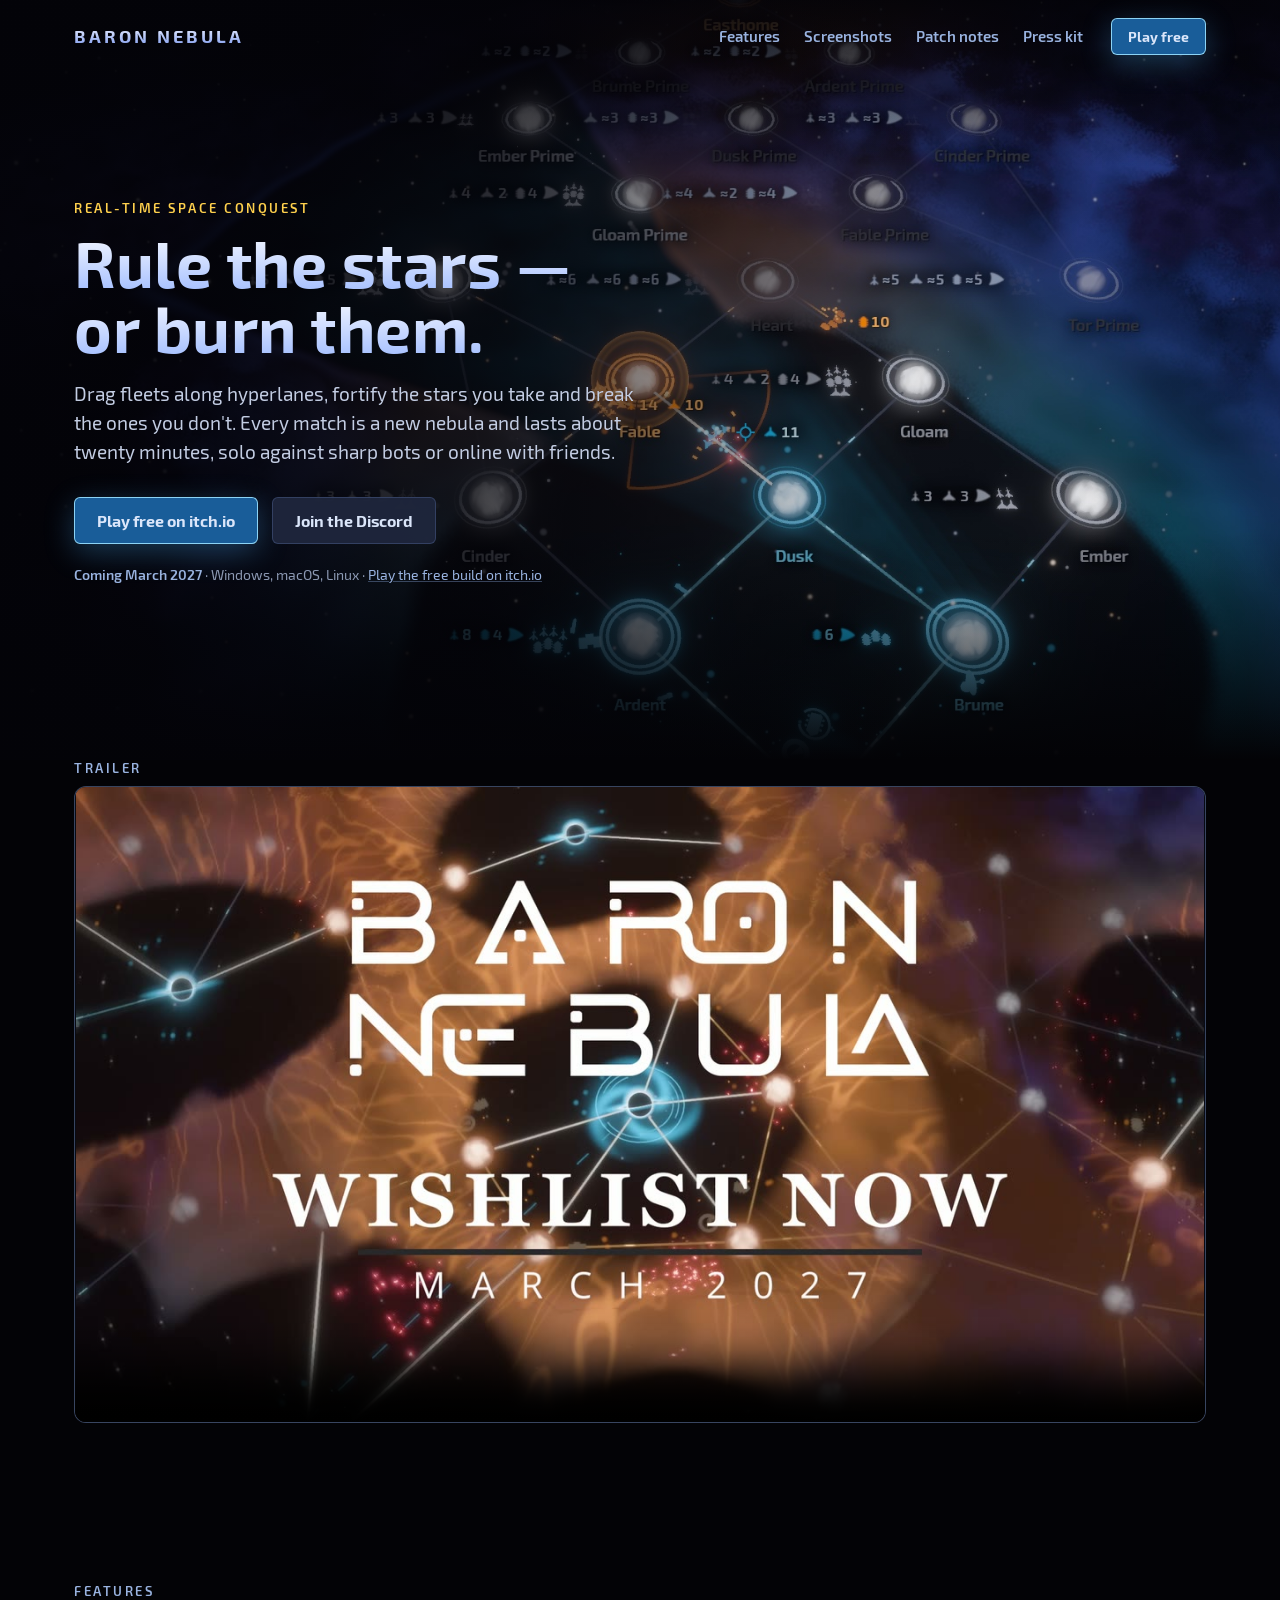
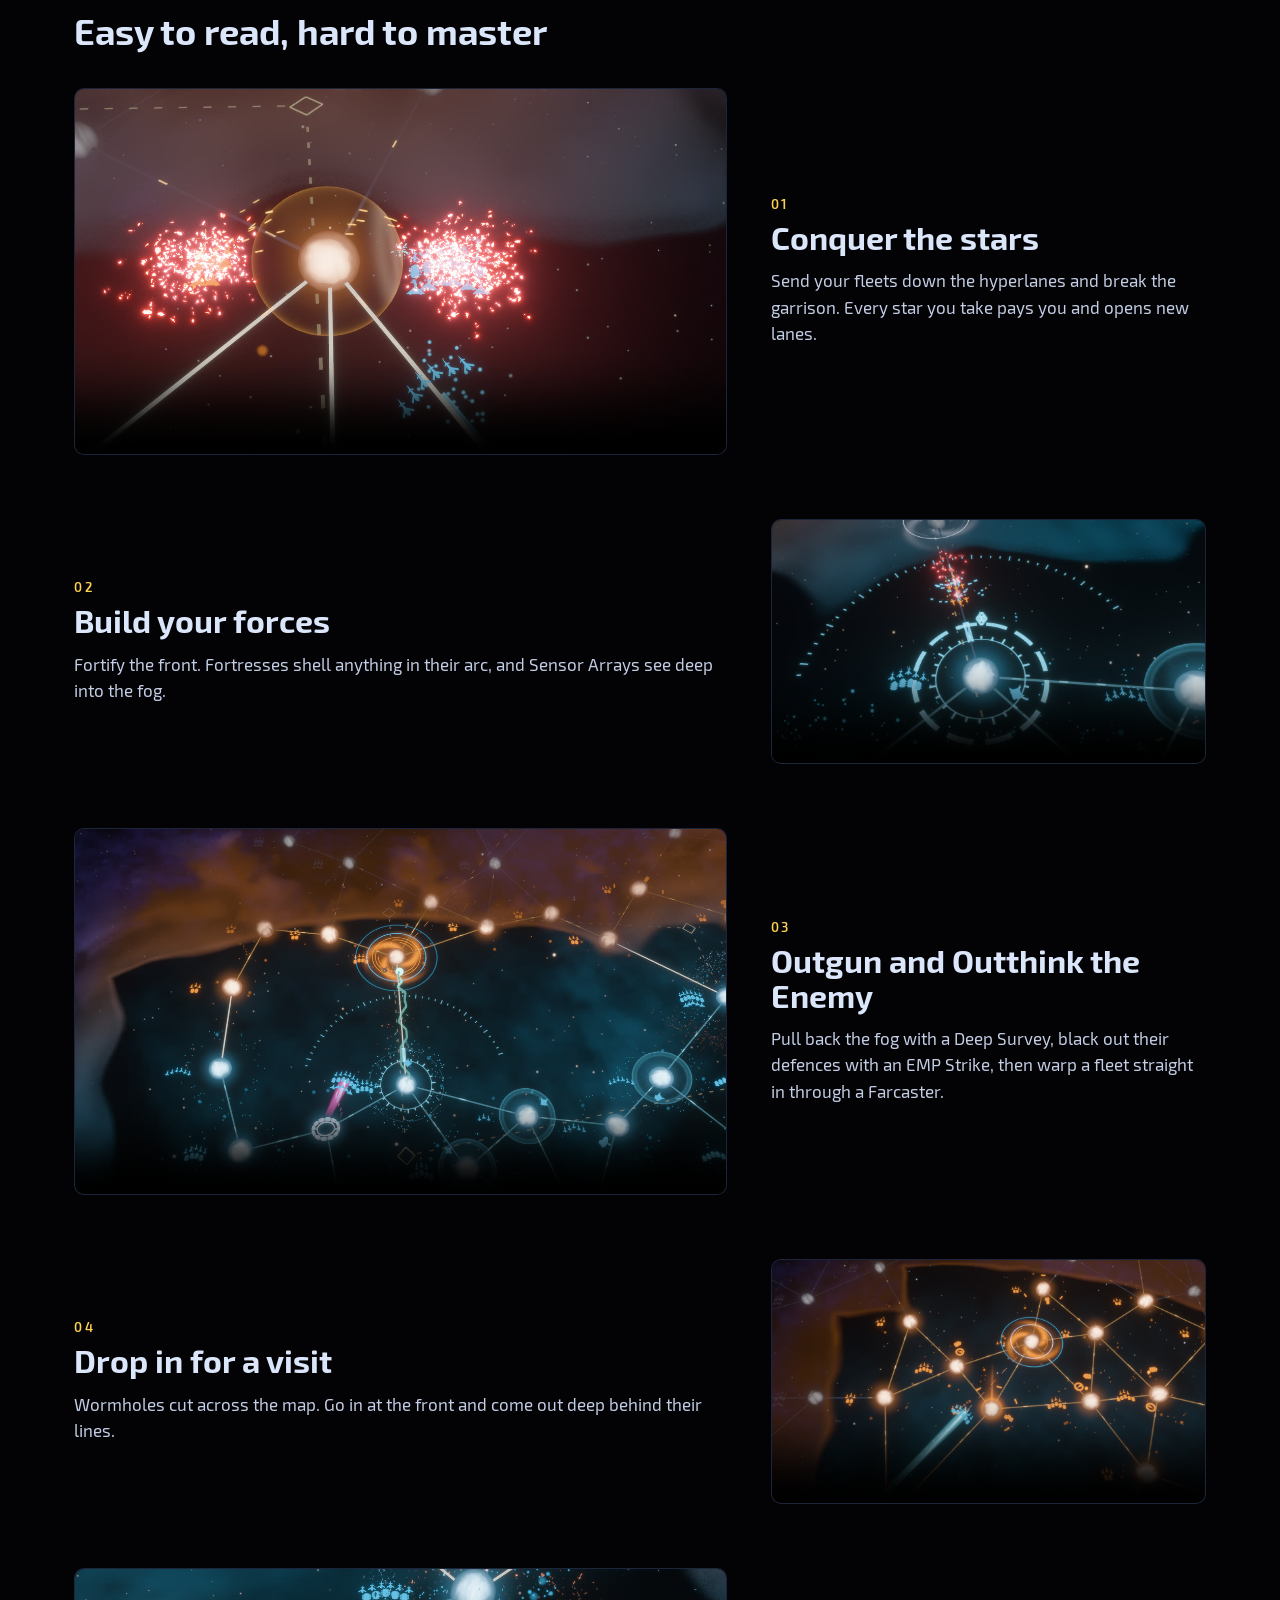
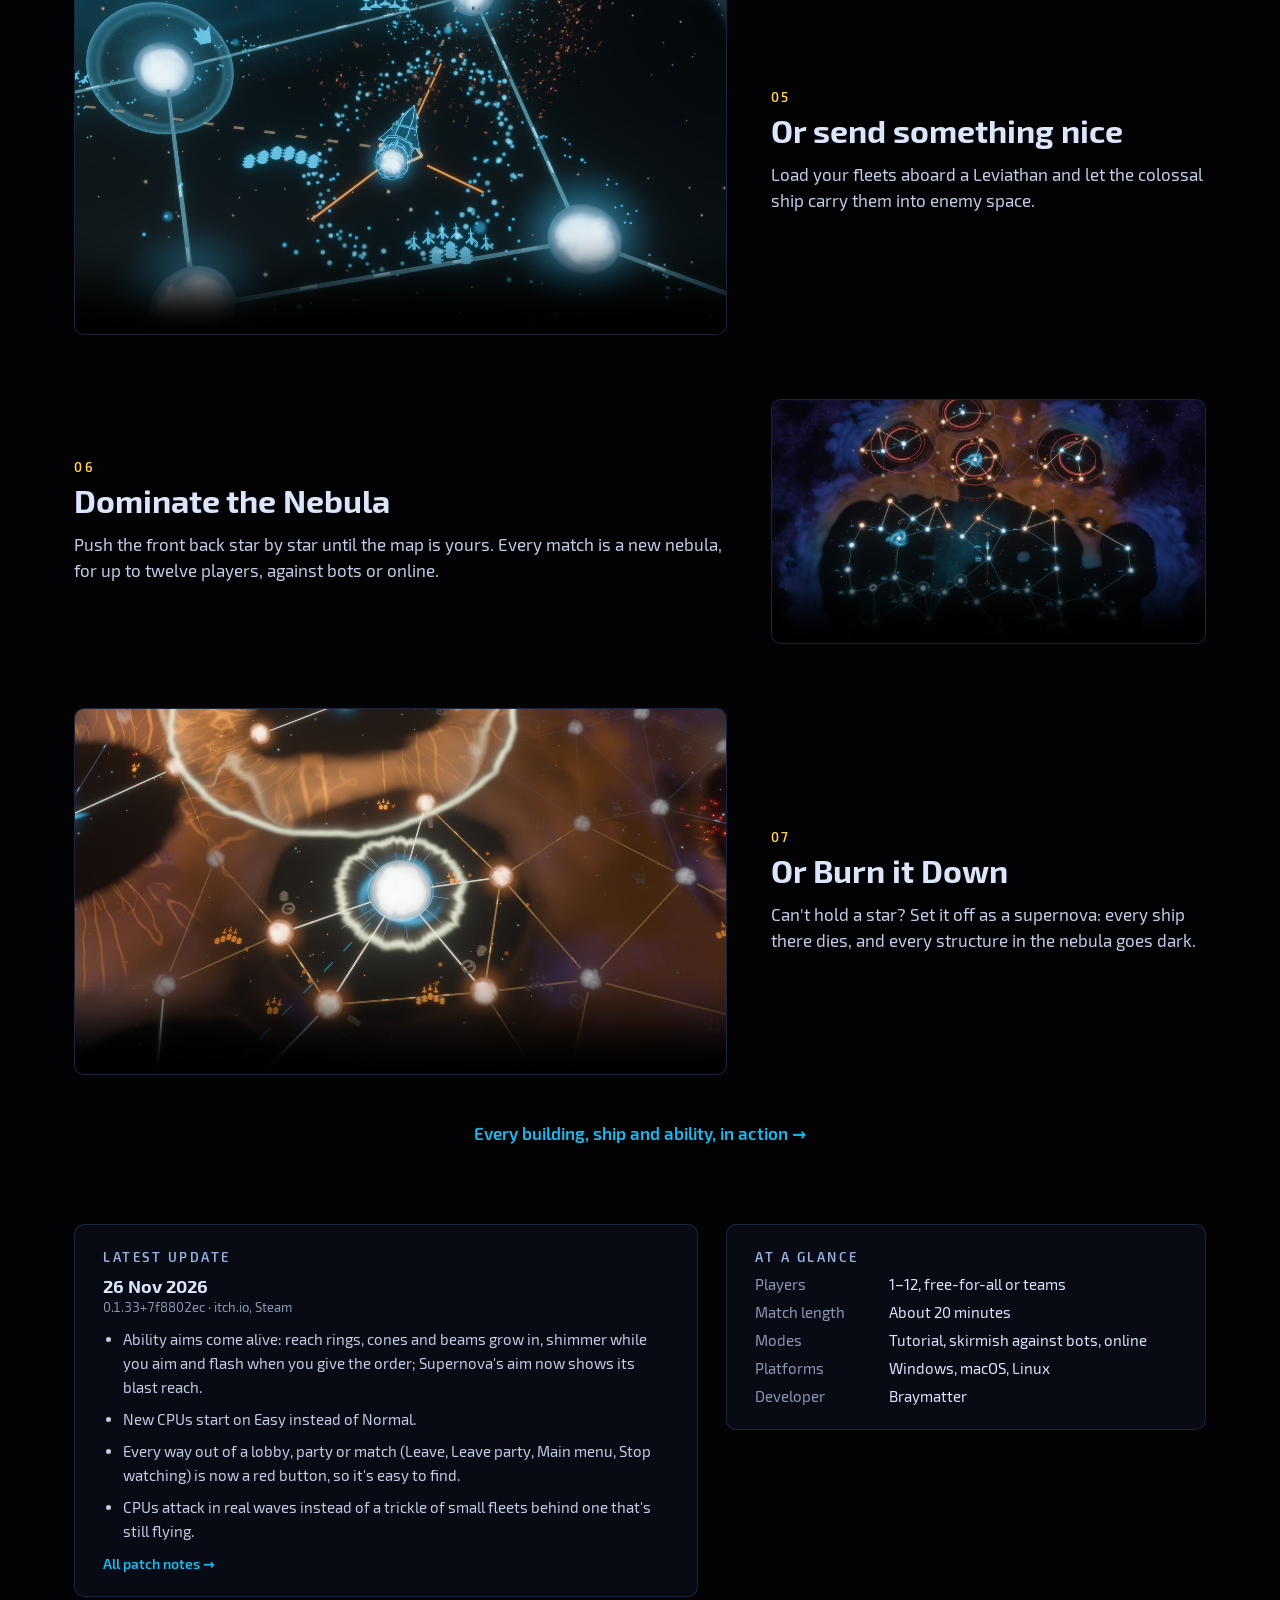
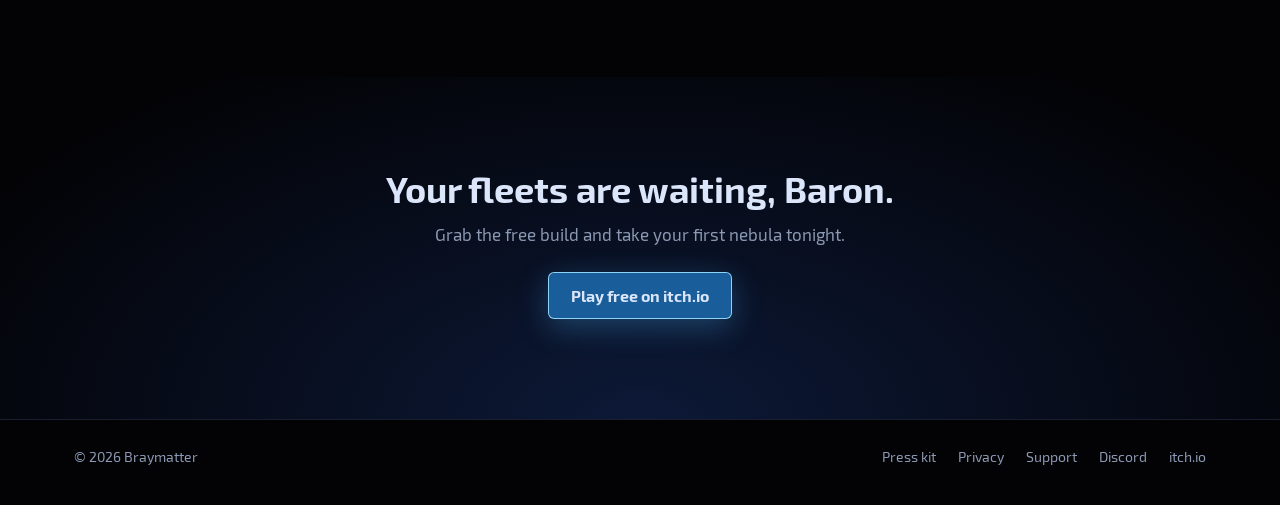
==== commit 1ef35cea: "Site from 766ae2cd" ====
--- a/index.html
+++ b/index.html
@@ -72,7 +72,7 @@
 <section class="tight"><div class="wrap split">
     <div class="panel notes">
         <h2>Latest update</h2>
-        <article class="release"><h3>26 Nov 2026</h3><div class="build">0.1.32+6560d86c · itch.io, Steam, Steam Playtest</div><ul><li>Wormholes are now swirling accretion disks round a dark throat that show their strain: a nearly spent one winds into a hot, flickering knot, overloading it shakes it, and a collapse crushes it into a grey ember that visibly regrows before bursting back open.</li><li>Map wormholes no longer shut on a coin flip: each carries a charge that regrows (40 ships, one every 3 s, shown by the size of its swirl). Small fleets cross freely; send more and half the excess dies on the way, and overload one by a full charge and it collapses for 2 minutes.</li></ul></article>
+        <article class="release"><h3>26 Nov 2026</h3><div class="build">0.1.33+7f8802ec · itch.io, Steam</div><ul><li>Ability aims come alive: reach rings, cones and beams grow in, shimmer while you aim and flash when you give the order; Supernova's aim now shows its blast reach.</li><li>New CPUs start on Easy instead of Normal.</li><li>Every way out of a lobby, party or match (Leave, Leave party, Main menu, Stop watching) is now a red button, so it's easy to find.</li><li>CPUs attack in real waves instead of a trickle of small fleets behind one that's still flying.</li></ul></article>
         <a class="more" href="patch-notes.html">All patch notes →</a>
     </div>
     <div class="panel facts">
